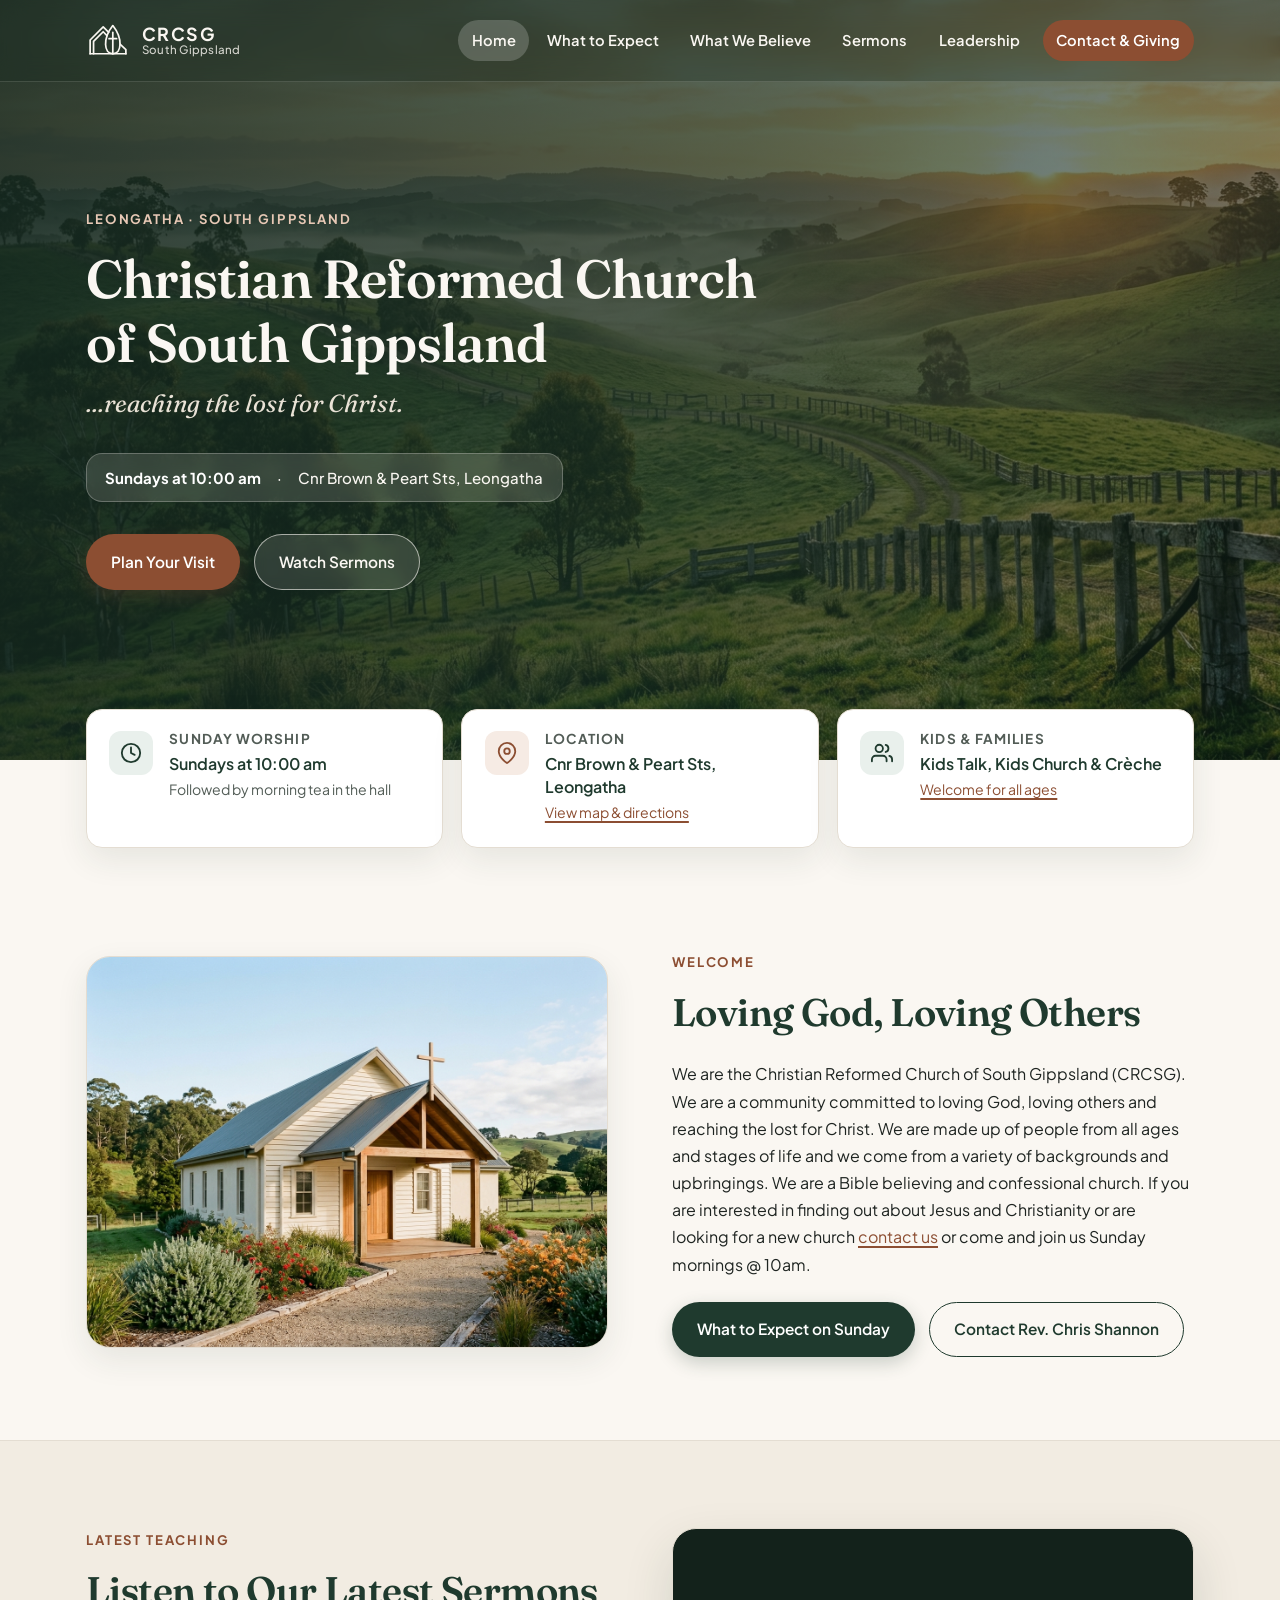
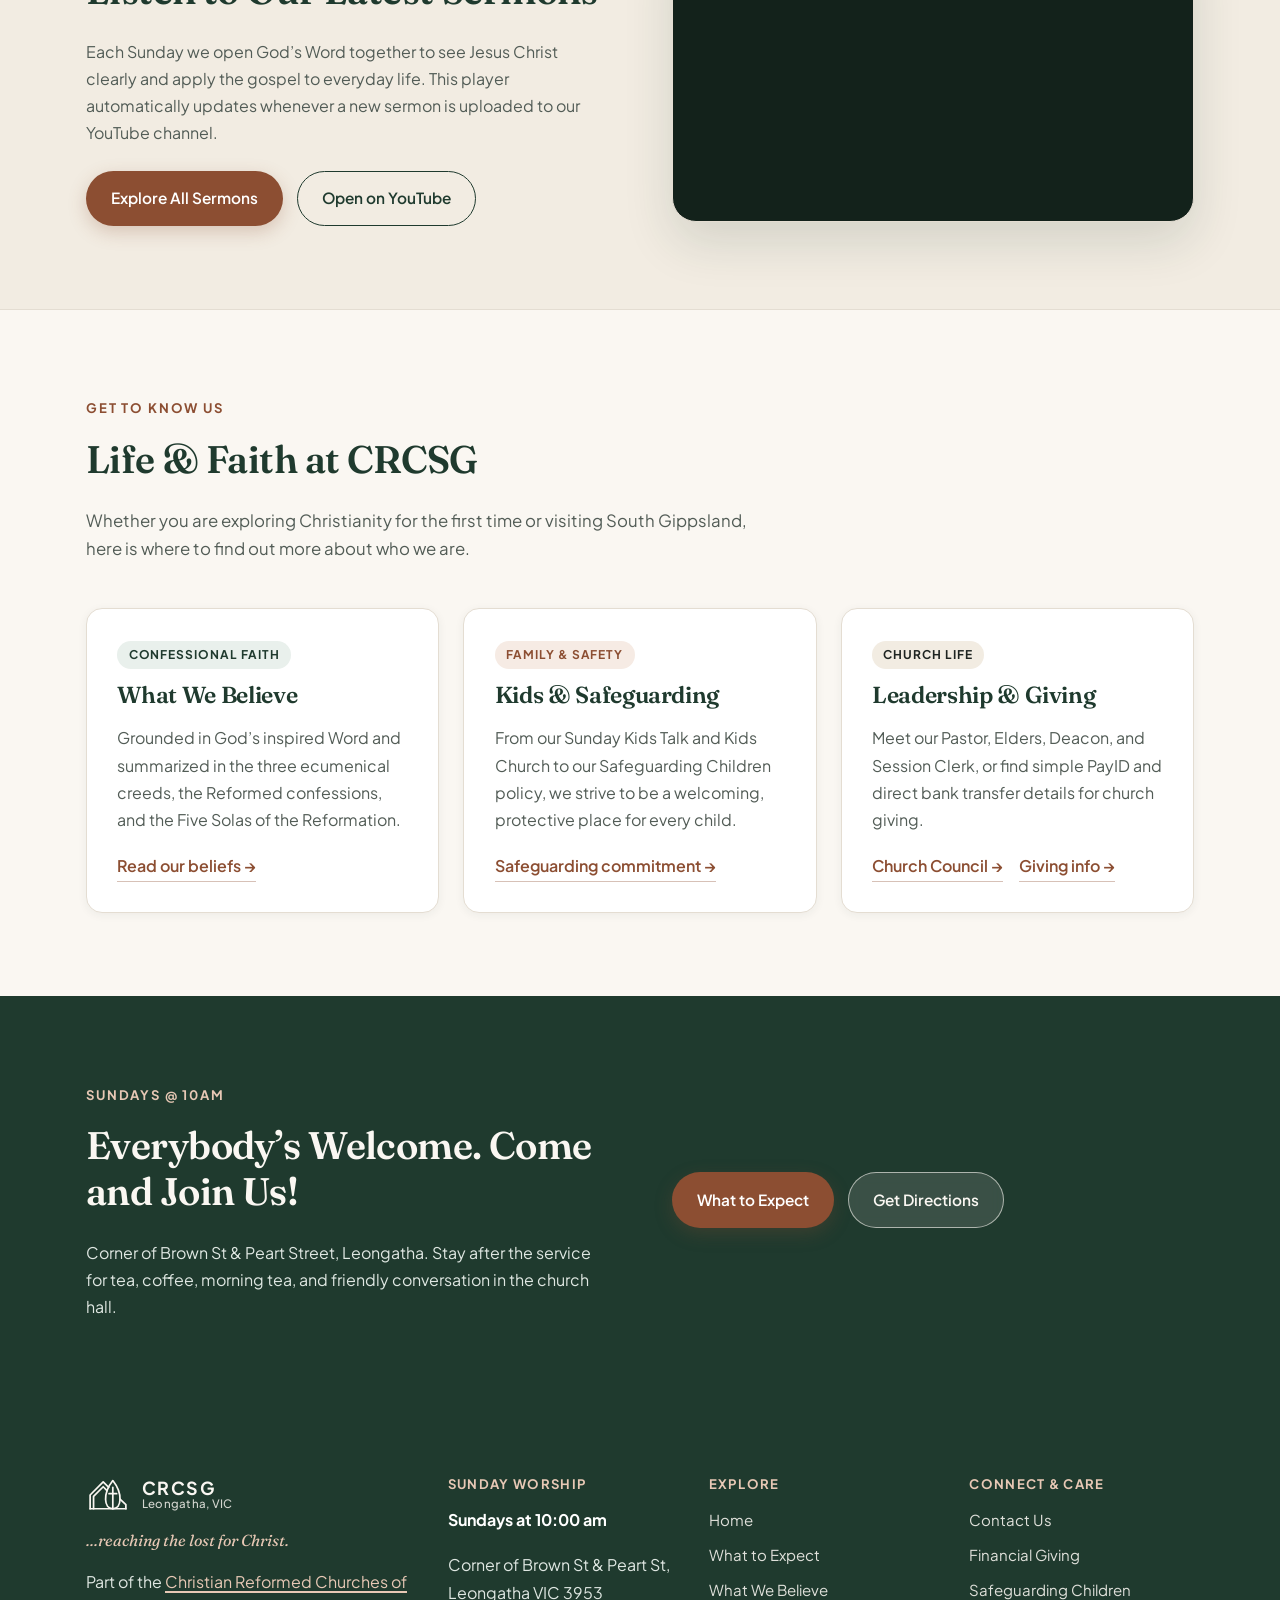
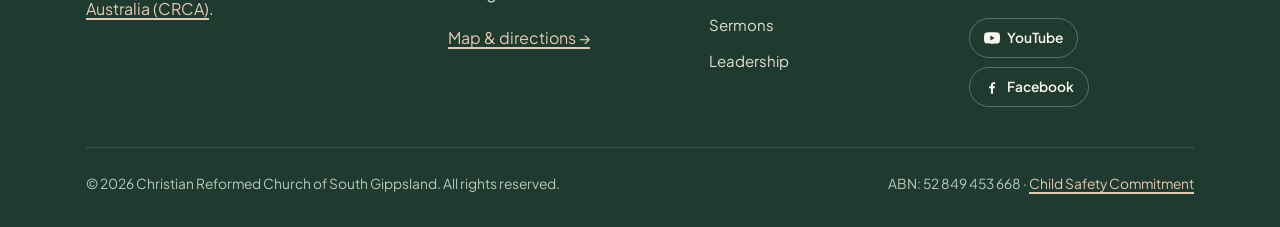
==== index.html @ a5b3b0ab "Initial static website for Christian Reformed Church of South Gippsland" ====
<!DOCTYPE html>
<html lang="en-AU">
<head>
  <meta charset="UTF-8">
  <meta name="viewport" content="width=device-width, initial-scale=1.0">
  <title>Christian Reformed Church of South Gippsland | Leongatha, VIC</title>
  <meta name="description" content="Christian Reformed Church of South Gippsland (CRCSG) in Leongatha. Join us Sundays at 10:00 am at the corner of Brown and Peart Streets — everybody's welcome.">
  <link rel="icon" type="image/svg+xml" href="assets/images/favicon.svg">
  <link rel="preconnect" href="https://fonts.googleapis.com">
  <link rel="preconnect" href="https://fonts.gstatic.com" crossorigin>
  <link href="https://fonts.googleapis.com/css2?family=Fraunces:ital,opsz,wght@0,9..144,500;0,9..144,600;1,9..144,500&family=Plus+Jakarta+Sans:wght@400;500;600;700&display=swap" rel="stylesheet">
  <link rel="stylesheet" href="assets/css/styles.css">
  <script defer src="assets/js/site-config.js"></script>
  <script defer src="assets/js/main.js"></script>
</head>
<body>
  <a class="skip-link" href="#main-content">Skip to main content</a>

  <header class="site-header site-header--hero">
    <div class="container header-inner">
      <a class="brand-link" href="index.html" aria-label="CRCSG Home">
        <svg class="brand-emblem" viewBox="0 0 64 52" fill="none" aria-hidden="true">
          <g stroke="currentColor" stroke-width="2.5" stroke-linecap="round" stroke-linejoin="round">
            <line x1="6" y1="46" x2="58" y2="46"/>
            <path d="M 6 46 V 26 L 25 7 L 33 15"/>
            <path d="M 11 46 V 28 L 25 14 L 30.5 19.5"/>
            <path d="M 39 5 C 54 24, 52 46, 39 46 C 26 46, 24 24, 39 5 Z"/>
            <line x1="39" y1="15" x2="39" y2="46"/>
            <line x1="33.5" y1="24" x2="44.5" y2="24"/>
            <path d="M 49.5 32 L 58 40 V 46"/>
          </g>
        </svg>
        <span class="brand-text">
          <span class="brand-acronym" data-config="shortName">CRCSG</span>
          <span class="brand-sub">South Gippsland</span>
        </span>
      </a>

      <button class="nav-toggle" type="button" aria-expanded="false" aria-controls="primary-navigation" aria-label="Toggle navigation menu">
        <svg viewBox="0 0 24 24" fill="none" stroke="currentColor" stroke-width="2" stroke-linecap="round" aria-hidden="true">
          <line x1="3" y1="6" x2="21" y2="6"/>
          <line x1="3" y1="12" x2="21" y2="12"/>
          <line x1="3" y1="18" x2="21" y2="18"/>
        </svg>
      </button>

      <nav class="primary-nav" id="primary-navigation" aria-label="Main navigation">
        <ul class="nav-list">
          <li><a class="nav-link" href="index.html" aria-current="page">Home</a></li>
          <li><a class="nav-link" href="what-to-expect.html">What to Expect</a></li>
          <li><a class="nav-link" href="what-we-believe.html">What We Believe</a></li>
          <li><a class="nav-link" href="sermons.html">Sermons</a></li>
          <li><a class="nav-link" href="leadership.html">Leadership</a></li>
          <li><a class="nav-link nav-link--cta" href="contact.html">Contact &amp; Giving</a></li>
        </ul>
      </nav>
    </div>
  </header>

  <main id="main-content">
    <section class="hero" style="background-image: url('assets/images/hero-gippsland.jpg');">
      <div class="container">
        <div class="hero-inner">
          <span class="eyebrow">Leongatha · South Gippsland</span>
          <h1 data-config="churchName">Christian Reformed Church of South Gippsland</h1>
          <p class="hero-tagline" data-config="tagline">...reaching the lost for Christ.</p>

          <div class="hero-pill">
            <span><strong data-config="serviceTime">Sundays at 10:00 am</strong></span>
            <span aria-hidden="true">·</span>
            <span data-config="streetAddressShort">Cnr Brown &amp; Peart Sts, Leongatha</span>
          </div>

          <div class="btn-group">
            <a class="btn btn-primary" href="what-to-expect.html">Plan Your Visit</a>
            <a class="btn btn-outline-light" href="sermons.html">Watch Sermons</a>
          </div>
        </div>
      </div>
    </section>

    <div class="quick-bar-wrap">
      <div class="container">
        <div class="quick-bar">
          <article class="quick-card">
            <div class="icon-well" aria-hidden="true">
              <svg viewBox="0 0 24 24" fill="none" stroke="currentColor" stroke-width="2" stroke-linecap="round" stroke-linejoin="round">
                <circle cx="12" cy="12" r="10"/>
                <polyline points="12 6 12 12 16 14"/>
              </svg>
            </div>
            <div>
              <h2>Sunday Worship</h2>
              <p data-config="serviceTime">Sundays at 10:00 am</p>
              <span class="quick-sub">Followed by morning tea in the hall</span>
            </div>
          </article>

          <article class="quick-card">
            <div class="icon-well icon-well--timber" aria-hidden="true">
              <svg viewBox="0 0 24 24" fill="none" stroke="currentColor" stroke-width="2" stroke-linecap="round" stroke-linejoin="round">
                <path d="M21 10c0 7-9 13-9 13s-9-6-9-13a9 9 0 0 1 18 0z"/>
                <circle cx="12" cy="10" r="3"/>
              </svg>
            </div>
            <div>
              <h2>Location</h2>
              <p data-config="streetAddressShort">Cnr Brown &amp; Peart Sts, Leongatha</p>
              <span class="quick-sub"><a href="contact.html#location">View map &amp; directions</a></span>
            </div>
          </article>

          <article class="quick-card">
            <div class="icon-well" aria-hidden="true">
              <svg viewBox="0 0 24 24" fill="none" stroke="currentColor" stroke-width="2" stroke-linecap="round" stroke-linejoin="round">
                <path d="M17 21v-2a4 4 0 0 0-4-4H5a4 4 0 0 0-4 4v2"/>
                <circle cx="9" cy="7" r="4"/>
                <path d="M23 21v-2a4 4 0 0 0-3-3.87"/>
                <path d="M16 3.13a4 4 0 0 1 0 7.75"/>
              </svg>
            </div>
            <div>
              <h2>Kids &amp; Families</h2>
              <p>Kids Talk, Kids Church &amp; Crèche</p>
              <span class="quick-sub"><a href="what-to-expect.html#kids">Welcome for all ages</a></span>
            </div>
          </article>
        </div>
      </div>
    </div>

    <section class="section">
      <div class="container">
        <div class="split-grid">
          <div class="media-frame" data-reveal>
            <img src="assets/images/church-building.jpg" alt="Christian Reformed Church of South Gippsland welcoming timber entrance and garden in morning sunlight">
          </div>

          <div class="prose" data-reveal>
            <span class="eyebrow">Welcome</span>
            <h2>Loving God, Loving Others</h2>
            <p>
              We are the Christian Reformed Church of South Gippsland (CRCSG). We are a community committed to loving God, loving others and reaching the lost for Christ. We are made up of people from all ages and stages of life and we come from a variety of backgrounds and upbringings. We are a Bible believing and confessional church. If you are interested in finding out about Jesus and Christianity or are looking for a new church <a href="contact.html">contact us</a> or come and join us Sunday mornings @ 10am.
            </p>
            <div class="btn-group" style="margin-top: 1.5rem;">
              <a class="btn btn-forest" href="what-to-expect.html">What to Expect on Sunday</a>
              <a class="btn btn-outline" href="contact.html">Contact Rev. Chris Shannon</a>
            </div>
          </div>
        </div>
      </div>
    </section>

    <section class="section section--sand">
      <div class="container">
        <div class="split-grid">
          <div data-reveal>
            <span class="eyebrow">Latest Teaching</span>
            <h2>Listen to Our Latest Sermons</h2>
            <p class="prose" style="color: var(--ink-muted);">
              Each Sunday we open God’s Word together to see Jesus Christ clearly and apply the gospel to everyday life. This player automatically updates whenever a new sermon is uploaded to our YouTube channel.
            </p>
            <div class="btn-group" style="margin-top: 1.5rem;">
              <a class="btn btn-primary" href="sermons.html">Explore All Sermons</a>
              <a class="btn btn-outline" data-config-href="youtube.channelUrl" href="https://www.youtube.com/@sgcrc-christianreformedchurch" target="_blank" rel="noopener noreferrer">Open on YouTube</a>
            </div>
          </div>

          <div class="video-frame" data-reveal>
            <iframe
              data-youtube-uploads-embed
              src="https://www.youtube.com/embed/videoseries?list=UUELw7mEJ6HG2HaojBDUKlWg"
              title="Latest sermons from Christian Reformed Church of South Gippsland"
              loading="lazy"
              referrerpolicy="strict-origin-when-cross-origin"
              allow="accelerometer; autoplay; clipboard-write; encrypted-media; gyroscope; picture-in-picture; web-share"
              allowfullscreen></iframe>
          </div>
        </div>
      </div>
    </section>

    <section class="section">
      <div class="container">
        <div class="section-header">
          <span class="eyebrow">Get to Know Us</span>
          <h2>Life &amp; Faith at CRCSG</h2>
          <p>
            Whether you are exploring Christianity for the first time or visiting South Gippsland, here is where to find out more about who we are.
          </p>
        </div>

        <div class="cards-grid" data-reveal>
          <article class="card card--hover">
            <span class="role-badge">Confessional Faith</span>
            <h3>What We Believe</h3>
            <p>
              Grounded in God’s inspired Word and summarized in the three ecumenical creeds, the Reformed confessions, and the Five Solas of the Reformation.
            </p>
            <a class="text-link" href="what-we-believe.html">Read our beliefs →</a>
          </article>

          <article class="card card--hover">
            <span class="role-badge role-badge--timber">Family &amp; Safety</span>
            <h3>Kids &amp; Safeguarding</h3>
            <p>
              From our Sunday Kids Talk and Kids Church to our Safeguarding Children policy, we strive to be a welcoming, protective place for every child.
            </p>
            <a class="text-link" href="safeguarding.html">Safeguarding commitment →</a>
          </article>

          <article class="card card--hover">
            <span class="role-badge role-badge--sand">Church Life</span>
            <h3>Leadership &amp; Giving</h3>
            <p>
              Meet our Pastor, Elders, Deacon, and Session Clerk, or find simple PayID and direct bank transfer details for church giving.
            </p>
            <div style="display: flex; flex-wrap: wrap; gap: 1rem;">
              <a class="text-link" href="leadership.html">Church Council →</a>
              <a class="text-link" href="contact.html#giving">Giving info →</a>
            </div>
          </article>
        </div>
      </div>
    </section>

    <section class="section section--forest">
      <div class="container">
        <div class="split-grid">
          <div>
            <span class="eyebrow" style="color: #E7C8B5;">Sundays @ 10am</span>
            <h2>Everybody’s Welcome. Come and Join Us!</h2>
            <p>
              Corner of Brown St &amp; Peart Street, Leongatha. Stay after the service for tea, coffee, morning tea, and friendly conversation in the church hall.
            </p>
          </div>
          <div class="btn-group">
            <a class="btn btn-primary" href="what-to-expect.html">What to Expect</a>
            <a class="btn btn-outline-light" href="contact.html#location">Get Directions</a>
          </div>
        </div>
      </div>
    </section>
  </main>

  <footer class="site-footer">
    <div class="container">
      <div class="footer-grid">
        <div>
          <a class="brand-link footer-brand" href="index.html">
            <svg class="brand-emblem" viewBox="0 0 64 52" fill="none" aria-hidden="true">
              <g stroke="currentColor" stroke-width="2.5" stroke-linecap="round" stroke-linejoin="round">
                <line x1="6" y1="46" x2="58" y2="46"/>
                <path d="M 6 46 V 26 L 25 7 L 33 15"/>
                <path d="M 11 46 V 28 L 25 14 L 30.5 19.5"/>
                <path d="M 39 5 C 54 24, 52 46, 39 46 C 26 46, 24 24, 39 5 Z"/>
                <line x1="39" y1="15" x2="39" y2="46"/>
                <line x1="33.5" y1="24" x2="44.5" y2="24"/>
                <path d="M 49.5 32 L 58 40 V 46"/>
              </g>
            </svg>
            <span class="brand-text">
              <span class="brand-acronym" data-config="shortName">CRCSG</span>
              <span class="brand-sub">Leongatha, VIC</span>
            </span>
          </a>
          <p class="footer-tagline" data-config="tagline">...reaching the lost for Christ.</p>
          <p>
            Part of the <a href="https://crca.org.au" data-config-href="crcaUrl" target="_blank" rel="noopener noreferrer" style="color: #E7C8B5;">Christian Reformed Churches of Australia (CRCA)</a>.
          </p>
        </div>

        <div>
          <h3 class="footer-heading">Sunday Worship</h3>
          <p><strong data-config="serviceTime" style="color: #FFFFFF;">Sundays at 10:00 am</strong></p>
          <p data-config="streetAddress">Corner of Brown St &amp; Peart St, Leongatha VIC 3953</p>
          <p><a href="contact.html#location" style="color: #E7C8B5;">Map &amp; directions →</a></p>
        </div>

        <div>
          <h3 class="footer-heading">Explore</h3>
          <ul class="footer-links">
            <li><a href="index.html">Home</a></li>
            <li><a href="what-to-expect.html">What to Expect</a></li>
            <li><a href="what-we-believe.html">What We Believe</a></li>
            <li><a href="sermons.html">Sermons</a></li>
            <li><a href="leadership.html">Leadership</a></li>
          </ul>
        </div>

        <div>
          <h3 class="footer-heading">Connect &amp; Care</h3>
          <ul class="footer-links">
            <li><a href="contact.html">Contact Us</a></li>
            <li><a href="contact.html#giving">Financial Giving</a></li>
            <li><a href="safeguarding.html">Safeguarding Children</a></li>
          </ul>
          <div class="social-pills">
            <a class="social-pill" data-config-href="youtube.channelUrl" href="https://www.youtube.com/@sgcrc-christianreformedchurch" target="_blank" rel="noopener noreferrer">
              <svg viewBox="0 0 24 24" fill="currentColor" aria-hidden="true"><path d="M23.5 6.2a3 3 0 0 0-2.1-2.1C19.5 3.5 12 3.5 12 3.5s-7.5 0-9.4.6A3 3 0 0 0 .5 6.2 31.3 31.3 0 0 0 0 12a31.3 31.3 0 0 0 .5 5.8 3 3 0 0 0 2.1 2.1c1.9.6 9.4.6 9.4.6s7.5 0 9.4-.6a3 3 0 0 0 2.1-2.1A31.3 31.3 0 0 0 24 12a31.3 31.3 0 0 0-.5-5.8ZM9.6 15.6V8.4L15.8 12l-6.2 3.6Z"/></svg>
              YouTube
            </a>
            <a class="social-pill" data-config-href="facebookUrl" href="https://www.facebook.com/p/Christian-Reformed-Church-South-Gippsland-100090853963231/" target="_blank" rel="noopener noreferrer">
              <svg viewBox="0 0 24 24" fill="currentColor" aria-hidden="true"><path d="M13.5 22v-8h2.7l.4-3h-3.1V9.1c0-.9.3-1.5 1.6-1.5h1.7V4.9c-.3 0-1.3-.1-2.4-.1-2.4 0-4 1.4-4 4.1V11H7.7v3h2.7v8h3.1Z"/></svg>
              Facebook
            </a>
          </div>
        </div>
      </div>

      <div class="footer-bottom">
        <span>&copy; <span data-current-year>2026</span> <span data-config="churchName">Christian Reformed Church of South Gippsland</span>. All rights reserved.</span>
        <span>ABN: <span data-config="abn">52 849 453 668</span> · <a href="safeguarding.html">Child Safety Commitment</a></span>
      </div>
    </div>
  </footer>
</body>
</html>
---- assets/css/styles.css ----
/* ==========================================================================
   CRCSG Design System — "Warm South Gippsland"
   Pure static CSS with custom properties, zero dependencies.
   ========================================================================== */

:root {
  /* Core Palette */
  --bg-cream: #FAF7F2;
  --bg-sand: #F2ECE2;
  --bg-card: #FFFFFF;
  --forest-deep: #1F3A2E;
  --forest-mid: #2E5242;
  --forest-soft: #E9F0EC;
  --timber: #8C4E32;
  --timber-hover: #733D25;
  --timber-soft: #F6EBE4;
  --ink: #1E2421;
  --ink-muted: #525C56;
  --border-warm: #E4DDD2;

  /* Emergency / Safeguarding Alert */
  --danger-soft: #FDF2F2;
  --danger-border: #D96B6B;
  --danger-text: #8C2323;

  /* Typography */
  --font-serif: "Fraunces", Georgia, "Times New Roman", serif;
  --font-sans: "Plus Jakarta Sans", -apple-system, BlinkMacSystemFont, "Segoe UI", Roboto, sans-serif;

  /* Layout & Rhythm */
  --container-max: 1180px;
  --prose-max: 68ch;
  --header-height: 82px;
  --radius-sm: 10px;
  --radius-md: 16px;
  --radius-lg: 24px;
  --shadow-sm: 0 2px 10px rgba(31, 58, 46, 0.06);
  --shadow-md: 0 12px 32px rgba(31, 58, 46, 0.09);
  --shadow-lg: 0 20px 50px rgba(31, 58, 46, 0.14);
  --transition: 220ms cubic-bezier(0.22, 1, 0.36, 1);
}

/* Base Reset */
*,
*::before,
*::after {
  box-sizing: border-box;
}

html {
  scroll-behavior: smooth;
  -webkit-text-size-adjust: 100%;
}

body {
  margin: 0;
  font-family: var(--font-sans);
  font-size: 1rem;
  line-height: 1.7;
  color: var(--ink);
  background-color: var(--bg-cream);
  overflow-x: hidden;
  -webkit-font-smoothing: antialiased;
}

img,
svg,
iframe {
  max-width: 100%;
  display: block;
}

img {
  height: auto;
}

a {
  color: var(--timber);
  text-decoration-thickness: 1.5px;
  text-underline-offset: 3px;
  transition: color var(--transition);
}

a:hover {
  color: var(--timber-hover);
}

a:focus-visible,
button:focus-visible {
  outline: 3px solid var(--timber);
  outline-offset: 3px;
  border-radius: 4px;
}

h1,
h2,
h3,
h4 {
  margin: 0 0 0.65em;
  font-family: var(--font-serif);
  font-weight: 600;
  line-height: 1.2;
  color: var(--forest-deep);
  letter-spacing: -0.015em;
}

h1 {
  font-size: clamp(2.15rem, 4.4vw, 3.35rem);
}

h2 {
  font-size: clamp(1.7rem, 3.1vw, 2.4rem);
}

h3 {
  font-size: clamp(1.2rem, 2vw, 1.45rem);
}

p {
  margin: 0 0 1.15em;
}

p:last-child {
  margin-bottom: 0;
}

ul {
  margin: 0 0 1.15em;
  padding-left: 1.35rem;
}

li + li {
  margin-top: 0.45rem;
}

.sr-only {
  position: absolute;
  width: 1px;
  height: 1px;
  padding: 0;
  margin: -1px;
  overflow: hidden;
  clip: rect(0, 0, 0, 0);
  white-space: nowrap;
  border: 0;
}

.skip-link {
  position: absolute;
  left: -9999px;
  top: 0.75rem;
  z-index: 9999;
  padding: 0.75rem 1.25rem;
  background: var(--forest-deep);
  color: #FFFFFF;
  font-weight: 600;
  text-decoration: none;
  border-radius: 8px;
}

.skip-link:focus {
  left: 0.75rem;
}

.container {
  width: 100%;
  max-width: var(--container-max);
  margin: 0 auto;
  padding: 0 clamp(1.2rem, 4vw, 2.25rem);
}

.prose {
  max-width: var(--prose-max);
}

/* ==========================================================================
   Buttons & Links
   ========================================================================== */
.btn {
  display: inline-flex;
  align-items: center;
  justify-content: center;
  gap: 0.55rem;
  padding: 0.85rem 1.5rem;
  border-radius: 999px;
  border: 1.5px solid transparent;
  font-family: var(--font-sans);
  font-size: 0.96rem;
  font-weight: 600;
  text-decoration: none;
  cursor: pointer;
  transition: background-color var(--transition), color var(--transition),
    border-color var(--transition), transform var(--transition),
    box-shadow var(--transition);
}

.btn svg {
  width: 18px;
  height: 18px;
  flex-shrink: 0;
}

.btn:hover {
  transform: translateY(-1px);
}

.btn-primary {
  background-color: var(--timber);
  color: #FFFFFF;
  box-shadow: 0 6px 18px rgba(140, 78, 50, 0.25);
}

.btn-primary:hover {
  background-color: var(--timber-hover);
  color: #FFFFFF;
}

.btn-forest {
  background-color: var(--forest-deep);
  color: #FFFFFF;
  box-shadow: 0 6px 18px rgba(31, 58, 46, 0.22);
}

.btn-forest:hover {
  background-color: var(--forest-mid);
  color: #FFFFFF;
}

.btn-outline {
  background-color: transparent;
  color: var(--forest-deep);
  border-color: var(--forest-deep);
}

.btn-outline:hover {
  background-color: var(--forest-deep);
  color: #FFFFFF;
}

.btn-outline-light {
  background-color: rgba(250, 247, 242, 0.12);
  color: #FAF7F2;
  border-color: rgba(250, 247, 242, 0.6);
  backdrop-filter: blur(6px);
}

.btn-outline-light:hover {
  background-color: #FAF7F2;
  color: var(--forest-deep);
  border-color: #FAF7F2;
}

.btn-sm {
  padding: 0.55rem 1.1rem;
  font-size: 0.88rem;
}

.btn-group {
  display: flex;
  flex-wrap: wrap;
  gap: 0.85rem;
  align-items: center;
}

.text-link {
  display: inline-flex;
  align-items: center;
  gap: 0.35rem;
  font-weight: 600;
  color: var(--timber);
  text-decoration: none;
  border-bottom: 1.5px solid rgba(140, 78, 50, 0.35);
  padding-bottom: 2px;
}

.text-link:hover {
  color: var(--timber-hover);
  border-bottom-color: var(--timber-hover);
}

/* Copy Buttons */
.copy-btn {
  display: inline-flex;
  align-items: center;
  gap: 0.4rem;
  padding: 0.38rem 0.85rem;
  border-radius: 999px;
  border: 1px solid var(--border-warm);
  background-color: var(--bg-cream);
  color: var(--forest-deep);
  font-family: var(--font-sans);
  font-size: 0.82rem;
  font-weight: 600;
  cursor: pointer;
  white-space: nowrap;
  transition: all var(--transition);
}

.copy-btn:hover {
  background-color: var(--forest-soft);
  border-color: var(--forest-mid);
}

.copy-btn.is-copied {
  background-color: var(--forest-deep);
  border-color: var(--forest-deep);
  color: #FFFFFF;
}

.copy-btn--subtle {
  padding: 0.28rem 0.72rem;
  font-size: 0.78rem;
}

/* ==========================================================================
   Site Header & Navigation
   ========================================================================== */
.site-header {
  position: fixed;
  top: 0;
  left: 0;
  right: 0;
  z-index: 1000;
  height: var(--header-height);
  display: flex;
  align-items: center;
  background-color: rgba(250, 247, 242, 0.95);
  border-bottom: 1px solid var(--border-warm);
  backdrop-filter: blur(12px);
  color: var(--forest-deep);
  transition: background-color var(--transition), color var(--transition),
    border-color var(--transition), box-shadow var(--transition);
}

.site-header.is-scrolled {
  background-color: rgba(250, 247, 242, 0.98);
  box-shadow: var(--shadow-sm);
}

/* Transparent Dark-Hero Header Mode (Home Page Only) */
.site-header--hero:not(.is-scrolled) {
  background-color: rgba(18, 36, 28, 0.28);
  border-bottom-color: rgba(250, 247, 242, 0.14);
  color: #FAF7F2;
}

.header-inner {
  display: flex;
  align-items: center;
  justify-content: space-between;
  gap: 1.5rem;
}

.brand-link {
  display: inline-flex;
  align-items: center;
  gap: 0.75rem;
  text-decoration: none;
  color: inherit;
  flex-shrink: 0;
}

.brand-link:hover {
  color: inherit;
}

.brand-emblem {
  width: 44px;
  height: 38px;
  color: inherit;
  flex-shrink: 0;
}

.brand-text {
  display: flex;
  flex-direction: column;
  line-height: 1.1;
}

.brand-acronym {
  font-family: var(--font-sans);
  font-size: 1.12rem;
  font-weight: 700;
  letter-spacing: 0.08em;
}

.brand-sub {
  font-size: 0.72rem;
  font-weight: 500;
  opacity: 0.82;
  letter-spacing: 0.02em;
}

.primary-nav {
  display: flex;
  align-items: center;
  gap: 0.35rem;
}

.nav-list {
  display: flex;
  align-items: center;
  list-style: none;
  margin: 0;
  padding: 0;
  gap: 0.25rem;
}

.nav-list li + li {
  margin-top: 0;
}

.nav-link {
  display: inline-flex;
  align-items: center;
  padding: 0.5rem 0.85rem;
  border-radius: 999px;
  font-size: 0.92rem;
  font-weight: 600;
  color: inherit;
  text-decoration: none;
  white-space: nowrap;
  transition: background-color var(--transition), color var(--transition);
}

.nav-link:hover {
  color: inherit;
  background-color: rgba(31, 58, 46, 0.08);
}

.site-header--hero:not(.is-scrolled) .nav-link:hover {
  background-color: rgba(250, 247, 242, 0.15);
}

.nav-link[aria-current="page"] {
  background-color: var(--forest-soft);
  color: var(--forest-deep);
}

.site-header--hero:not(.is-scrolled) .nav-link[aria-current="page"] {
  background-color: rgba(250, 247, 242, 0.2);
  color: #FAF7F2;
}

.nav-link--cta {
  margin-left: 0.35rem;
  background-color: var(--timber);
  color: #FFFFFF;
}

.nav-link--cta:hover,
.site-header--hero:not(.is-scrolled) .nav-link--cta:hover {
  background-color: var(--timber-hover);
  color: #FFFFFF;
}

.nav-link--cta[aria-current="page"] {
  background-color: var(--forest-deep);
  color: #FFFFFF;
}

.nav-toggle {
  display: none;
  align-items: center;
  justify-content: center;
  width: 44px;
  height: 44px;
  padding: 0;
  border-radius: 10px;
  border: 1px solid currentColor;
  background: transparent;
  color: inherit;
  cursor: pointer;
}

.nav-toggle svg {
  width: 22px;
  height: 22px;
}

.header-spacer {
  height: var(--header-height);
}

/* ==========================================================================
   Hero & Page Headers
   ========================================================================== */
.hero {
  position: relative;
  min-height: min(86vh, 760px);
  display: flex;
  align-items: center;
  padding: calc(var(--header-height) + 3.5rem) 0 6.5rem;
  color: #FAF7F2;
  background-color: var(--forest-deep);
  background-size: cover;
  background-position: center;
  overflow: hidden;
}

.hero::before {
  content: "";
  position: absolute;
  inset: 0;
  background: linear-gradient(
    110deg,
    rgba(20, 40, 31, 0.88) 0%,
    rgba(24, 48, 37, 0.72) 52%,
    rgba(20, 40, 31, 0.46) 100%
  );
  z-index: 1;
}

.hero-inner {
  position: relative;
  z-index: 2;
  max-width: 720px;
}

.eyebrow {
  display: inline-flex;
  align-items: center;
  gap: 0.5rem;
  margin-bottom: 1rem;
  font-size: 0.82rem;
  font-weight: 700;
  text-transform: uppercase;
  letter-spacing: 0.14em;
  color: var(--timber);
}

.hero .eyebrow {
  color: #E7C8B5;
}

.hero h1 {
  color: #FAF7F2;
  margin-bottom: 0.45rem;
}

.hero-tagline {
  font-family: var(--font-serif);
  font-style: italic;
  font-size: clamp(1.2rem, 2.2vw, 1.55rem);
  color: #E9E2D6;
  margin-bottom: 1.75rem;
}

.hero-pill {
  display: inline-flex;
  flex-wrap: wrap;
  align-items: center;
  gap: 0.6rem 1rem;
  padding: 0.7rem 1.15rem;
  margin-bottom: 2rem;
  border-radius: var(--radius-md);
  background-color: rgba(250, 247, 242, 0.14);
  border: 1px solid rgba(250, 247, 242, 0.25);
  backdrop-filter: blur(8px);
  font-size: 0.94rem;
  font-weight: 500;
  color: #FAF7F2;
}

.hero-pill strong {
  color: #FFFFFF;
}

/* Quick-Info Overlap Strip */
.quick-bar-wrap {
  position: relative;
  z-index: 3;
  margin-top: -3.2rem;
  margin-bottom: 1rem;
}

.quick-bar {
  display: grid;
  grid-template-columns: repeat(3, minmax(0, 1fr));
  gap: 1.15rem;
}

.quick-card {
  display: flex;
  align-items: flex-start;
  gap: 1rem;
  padding: 1.35rem 1.4rem;
  background-color: var(--bg-card);
  border: 1px solid var(--border-warm);
  border-radius: var(--radius-md);
  box-shadow: var(--shadow-md);
}

.icon-well {
  width: 44px;
  height: 44px;
  border-radius: 12px;
  background-color: var(--forest-soft);
  color: var(--forest-deep);
  display: flex;
  align-items: center;
  justify-content: center;
  flex-shrink: 0;
}

.icon-well--timber {
  background-color: var(--timber-soft);
  color: var(--timber);
}

.icon-well svg {
  width: 22px;
  height: 22px;
}

.quick-card h2,
.quick-card h3 {
  font-family: var(--font-sans);
  font-size: 0.85rem;
  font-weight: 700;
  text-transform: uppercase;
  letter-spacing: 0.08em;
  color: var(--ink-muted);
  margin-bottom: 0.25rem;
}

.quick-card p {
  margin: 0;
  font-weight: 600;
  color: var(--forest-deep);
  line-height: 1.45;
}

.quick-card .quick-sub {
  display: block;
  margin-top: 0.2rem;
  font-size: 0.88rem;
  font-weight: 400;
  color: var(--ink-muted);
}

/* Interior Page Editorial Header */
.page-hero {
  padding: clamp(2.8rem, 6vw, 4.25rem) 0 clamp(2.4rem, 5vw, 3.5rem);
  background: linear-gradient(180deg, var(--bg-sand) 0%, var(--bg-cream) 100%);
  border-bottom: 1px solid var(--border-warm);
}

.page-hero .lead {
  font-size: clamp(1.06rem, 1.8vw, 1.22rem);
  color: var(--ink-muted);
  max-width: 62ch;
}

/* ==========================================================================
   Sections & Layouts
   ========================================================================== */
.section {
  padding: clamp(3.4rem, 6.5vw, 5.25rem) 0;
}

.section--sand {
  background-color: var(--bg-sand);
  border-top: 1px solid var(--border-warm);
  border-bottom: 1px solid var(--border-warm);
}

.section--forest {
  background-color: var(--forest-deep);
  color: #FAF7F2;
}

.section--forest h2,
.section--forest h3 {
  color: #FAF7F2;
}

.section--forest p {
  color: #DFE7E2;
}

.section-header {
  max-width: 680px;
  margin-bottom: clamp(2rem, 4vw, 2.75rem);
}

.section-header p {
  color: var(--ink-muted);
  font-size: 1.05rem;
}

.split-grid {
  display: grid;
  grid-template-columns: repeat(2, minmax(0, 1fr));
  gap: clamp(2rem, 5vw, 4rem);
  align-items: center;
}

.split-grid--top {
  align-items: start;
}

.media-frame {
  border-radius: var(--radius-lg);
  overflow: hidden;
  border: 1px solid var(--border-warm);
  box-shadow: var(--shadow-md);
  background-color: var(--bg-sand);
}

.media-frame img {
  width: 100%;
  aspect-ratio: 4 / 3;
  object-fit: cover;
}

.cards-grid {
  display: grid;
  grid-template-columns: repeat(3, minmax(0, 1fr));
  gap: 1.5rem;
}

.cards-grid--2 {
  grid-template-columns: repeat(2, minmax(0, 1fr));
}

.card {
  background-color: var(--bg-card);
  border: 1px solid var(--border-warm);
  border-radius: var(--radius-md);
  padding: clamp(1.4rem, 2.5vw, 1.9rem);
  box-shadow: var(--shadow-sm);
  transition: transform var(--transition), box-shadow var(--transition);
}

.card--hover:hover {
  transform: translateY(-3px);
  box-shadow: var(--shadow-md);
}

.card p {
  color: var(--ink-muted);
}

/* Badges & Tags */
.role-badge {
  display: inline-block;
  margin-bottom: 0.75rem;
  padding: 0.25rem 0.7rem;
  border-radius: 999px;
  font-size: 0.75rem;
  font-weight: 700;
  text-transform: uppercase;
  letter-spacing: 0.08em;
  background-color: var(--forest-soft);
  color: var(--forest-deep);
}

.role-badge--timber {
  background-color: var(--timber-soft);
  color: var(--timber);
}

.role-badge--sand {
  background-color: var(--bg-sand);
  color: var(--ink);
}

/* ==========================================================================
   YouTube Cinema Frame & Map Embeds
   ========================================================================== */
.video-frame {
  position: relative;
  width: 100%;
  aspect-ratio: 16 / 9;
  border-radius: var(--radius-lg);
  overflow: hidden;
  background-color: #13221B;
  border: 1px solid var(--border-warm);
  box-shadow: var(--shadow-lg);
}

.video-frame iframe {
  position: absolute;
  inset: 0;
  width: 100%;
  height: 100%;
  border: 0;
}

.map-frame {
  width: 100%;
  min-height: 360px;
  aspect-ratio: 4 / 3;
  border-radius: var(--radius-md);
  overflow: hidden;
  border: 1px solid var(--border-warm);
  background-color: var(--bg-sand);
  box-shadow: var(--shadow-sm);
}

.map-frame iframe {
  width: 100%;
  height: 100%;
  min-height: 360px;
  border: 0;
}

.pdf-frame {
  width: 100%;
  min-height: 640px;
  border-radius: var(--radius-md);
  overflow: hidden;
  border: 1px solid var(--border-warm);
  background-color: #FFFFFF;
  box-shadow: var(--shadow-md);
}

.pdf-frame iframe {
  width: 100%;
  height: 640px;
  border: 0;
}

/* ==========================================================================
   What to Expect & What We Believe Specials
   ========================================================================== */
.rhythm-list {
  list-style: none;
  padding: 0;
  margin: 1.5rem 0 0;
  display: grid;
  gap: 0.75rem;
}

.rhythm-item {
  display: flex;
  align-items: flex-start;
  gap: 0.85rem;
  padding: 0.9rem 1.1rem;
  background-color: var(--bg-card);
  border: 1px solid var(--border-warm);
  border-radius: var(--radius-sm);
}

.rhythm-item svg {
  width: 20px;
  height: 20px;
  color: var(--timber);
  flex-shrink: 0;
  margin-top: 0.15rem;
}

.callout-banner {
  padding: clamp(1.75rem, 3.5vw, 2.5rem);
  border-radius: var(--radius-lg);
  background-color: var(--forest-soft);
  border: 1px solid rgba(31, 58, 46, 0.16);
}

.solas-grid {
  display: grid;
  grid-template-columns: repeat(2, minmax(0, 1fr));
  gap: 1.4rem;
}

.sola-card {
  position: relative;
  display: flex;
  flex-direction: column;
  background-color: var(--bg-card);
  border: 1px solid var(--border-warm);
  border-radius: var(--radius-md);
  padding: 1.75rem;
  box-shadow: var(--shadow-sm);
}

.sola-card--full {
  grid-column: 1 / -1;
}

.sola-num {
  font-family: var(--font-serif);
  font-size: 0.95rem;
  font-weight: 600;
  color: var(--timber);
  margin-bottom: 0.35rem;
  letter-spacing: 0.06em;
}

.sola-latin {
  font-size: 0.82rem;
  font-style: italic;
  color: var(--ink-muted);
  margin-bottom: 0.85rem;
}

/* ==========================================================================
   Leadership, Contact & Giving
   ========================================================================== */
.leadership-grid {
  display: grid;
  grid-template-columns: repeat(2, minmax(0, 1fr));
  gap: 1.5rem;
}

.leader-card {
  display: flex;
  flex-direction: column;
}

.leader-card--wide {
  grid-column: 1 / -1;
}

.leader-name {
  margin-bottom: 0.45rem;
}

.leader-desc {
  margin-bottom: 1rem;
}

.leader-actions {
  margin-top: auto;
  display: flex;
  flex-wrap: wrap;
  align-items: center;
  gap: 0.65rem 1rem;
}

.elder-list {
  list-style: none;
  padding: 0;
  margin: 0.35rem 0 0;
  display: grid;
  grid-template-columns: repeat(2, minmax(0, 1fr));
  gap: 0.85rem;
}

.elder-item {
  display: flex;
  flex-wrap: wrap;
  align-items: center;
  justify-content: space-between;
  gap: 0.6rem;
  padding: 0.95rem 1.1rem;
  border-radius: var(--radius-sm);
  background-color: var(--bg-cream);
  border: 1px solid var(--border-warm);
}

.elder-info {
  display: flex;
  flex-direction: column;
}

.elder-note {
  font-size: 0.84rem;
  color: var(--ink-muted);
}

/* Contact Rows & Giving Details */
.detail-list {
  display: grid;
  gap: 1rem;
}

.detail-row {
  display: flex;
  flex-wrap: wrap;
  align-items: center;
  justify-content: space-between;
  gap: 0.75rem 1rem;
  padding: 1rem 1.15rem;
  background-color: var(--bg-card);
  border: 1px solid var(--border-warm);
  border-radius: var(--radius-sm);
}

.detail-meta {
  display: flex;
  flex-direction: column;
  gap: 0.15rem;
}

.detail-label {
  font-size: 0.78rem;
  font-weight: 700;
  text-transform: uppercase;
  letter-spacing: 0.08em;
  color: var(--ink-muted);
}

.detail-value {
  font-size: 1.03rem;
  font-weight: 600;
  color: var(--forest-deep);
  word-break: break-word;
}

.detail-actions {
  display: flex;
  flex-wrap: wrap;
  align-items: center;
  gap: 0.5rem;
}

.giving-row {
  display: flex;
  flex-wrap: wrap;
  align-items: center;
  justify-content: space-between;
  gap: 0.75rem;
  padding: 0.9rem 1rem;
  border-radius: var(--radius-sm);
  background-color: var(--bg-cream);
  border: 1px solid var(--border-warm);
}

.giving-row + .giving-row {
  margin-top: 0.75rem;
}

.mono-value {
  font-family: var(--font-sans);
  font-variant-numeric: tabular-nums;
  font-weight: 700;
  color: var(--forest-deep);
}

/* Safeguarding 000 Emergency Banner */
.alert-emergency {
  display: flex;
  align-items: flex-start;
  gap: 1rem;
  padding: 1.3rem 1.5rem;
  border-radius: var(--radius-md);
  background-color: var(--danger-soft);
  border: 1.5px solid var(--danger-border);
  color: var(--danger-text);
  margin-bottom: 2rem;
}

.alert-emergency svg {
  width: 24px;
  height: 24px;
  flex-shrink: 0;
  margin-top: 0.1rem;
}

.alert-emergency strong {
  color: var(--danger-text);
}

.alert-emergency a {
  color: var(--danger-text);
  font-weight: 700;
}

/* ==========================================================================
   Footer
   ========================================================================== */
.site-footer {
  background-color: var(--forest-deep);
  color: #DFE7E2;
  padding: clamp(3rem, 6vw, 4.5rem) 0 2rem;
}

.footer-grid {
  display: grid;
  grid-template-columns: 1.45fr 1fr 1fr 1fr;
  gap: 2.25rem;
  padding-bottom: 2.5rem;
  border-bottom: 1px solid rgba(250, 247, 242, 0.14);
}

.footer-brand {
  color: #FAF7F2;
  margin-bottom: 0.85rem;
}

.footer-tagline {
  font-family: var(--font-serif);
  font-style: italic;
  color: #E7C8B5;
  margin-bottom: 0.85rem;
}

.footer-heading {
  font-family: var(--font-sans);
  font-size: 0.82rem;
  font-weight: 700;
  text-transform: uppercase;
  letter-spacing: 0.1em;
  color: #E7C8B5;
  margin-bottom: 0.9rem;
}

.footer-links {
  list-style: none;
  padding: 0;
  margin: 0;
}

.footer-links li + li {
  margin-top: 0.5rem;
}

.footer-links a {
  color: #FAF7F2;
  text-decoration: none;
  font-size: 0.94rem;
  opacity: 0.88;
}

.footer-links a:hover {
  opacity: 1;
  text-decoration: underline;
  color: #FFFFFF;
}

.social-pills {
  display: flex;
  flex-wrap: wrap;
  gap: 0.6rem;
  margin-top: 0.9rem;
}

.social-pill {
  display: inline-flex;
  align-items: center;
  gap: 0.45rem;
  padding: 0.45rem 0.85rem;
  border-radius: 999px;
  border: 1px solid rgba(250, 247, 242, 0.28);
  color: #FAF7F2;
  text-decoration: none;
  font-size: 0.86rem;
  font-weight: 600;
}

.social-pill:hover {
  background-color: rgba(250, 247, 242, 0.14);
  color: #FFFFFF;
}

.social-pill svg {
  width: 16px;
  height: 16px;
}

.footer-bottom {
  display: flex;
  flex-wrap: wrap;
  justify-content: space-between;
  align-items: center;
  gap: 0.75rem 1.5rem;
  padding-top: 1.5rem;
  font-size: 0.86rem;
  color: #B9C8BF;
}

.footer-bottom a {
  color: #E7C8B5;
}

/* ==========================================================================
   Gentle Reveal Animations
   ========================================================================== */
[data-reveal] {
  opacity: 0;
  transform: translateY(16px);
  transition: opacity 550ms cubic-bezier(0.22, 1, 0.36, 1),
    transform 550ms cubic-bezier(0.22, 1, 0.36, 1);
}

[data-reveal].is-visible {
  opacity: 1;
  transform: translateY(0);
}

@media (prefers-reduced-motion: reduce) {
  html {
    scroll-behavior: auto;
  }
  [data-reveal] {
    opacity: 1;
    transform: none;
    transition: none;
  }
  .btn:hover,
  .card--hover:hover {
    transform: none;
  }
}

/* ==========================================================================
   Responsive Breakpoints
   ========================================================================== */
@media (max-width: 960px) {
  .nav-toggle {
    display: inline-flex;
  }

  .primary-nav {
    position: fixed;
    top: var(--header-height);
    left: 0;
    right: 0;
    background-color: var(--bg-cream);
    color: var(--forest-deep);
    border-bottom: 1px solid var(--border-warm);
    box-shadow: var(--shadow-lg);
    padding: 1.25rem clamp(1.2rem, 4vw, 2.25rem) 1.75rem;
    flex-direction: column;
    align-items: stretch;
    opacity: 0;
    visibility: hidden;
    transform: translateY(-8px);
    transition: opacity var(--transition), transform var(--transition), visibility var(--transition);
  }

  .primary-nav.is-open {
    opacity: 1;
    visibility: visible;
    transform: translateY(0);
  }

  .nav-list {
    flex-direction: column;
    align-items: stretch;
    gap: 0.35rem;
  }

  .nav-link {
    padding: 0.75rem 1rem;
    border-radius: 12px;
    color: var(--forest-deep);
  }

  .site-header--hero:not(.is-scrolled) .nav-link {
    color: var(--forest-deep);
  }

  .site-header--hero:not(.is-scrolled) .nav-link[aria-current="page"] {
    background-color: var(--forest-soft);
    color: var(--forest-deep);
  }

  .nav-link--cta {
    margin-left: 0;
    margin-top: 0.5rem;
    justify-content: center;
    color: #FFFFFF !important;
  }

  .quick-bar,
  .split-grid,
  .cards-grid,
  .cards-grid--2,
  .solas-grid,
  .leadership-grid,
  .elder-list {
    grid-template-columns: 1fr;
  }

  .quick-bar-wrap {
    margin-top: 1.5rem;
  }

  .footer-grid {
    grid-template-columns: repeat(2, minmax(0, 1fr));
  }
}

@media (max-width: 600px) {
  .footer-grid {
    grid-template-columns: 1fr;
  }

  .pdf-frame,
  .pdf-frame iframe {
    min-height: 460px;
    height: 460px;
  }
}
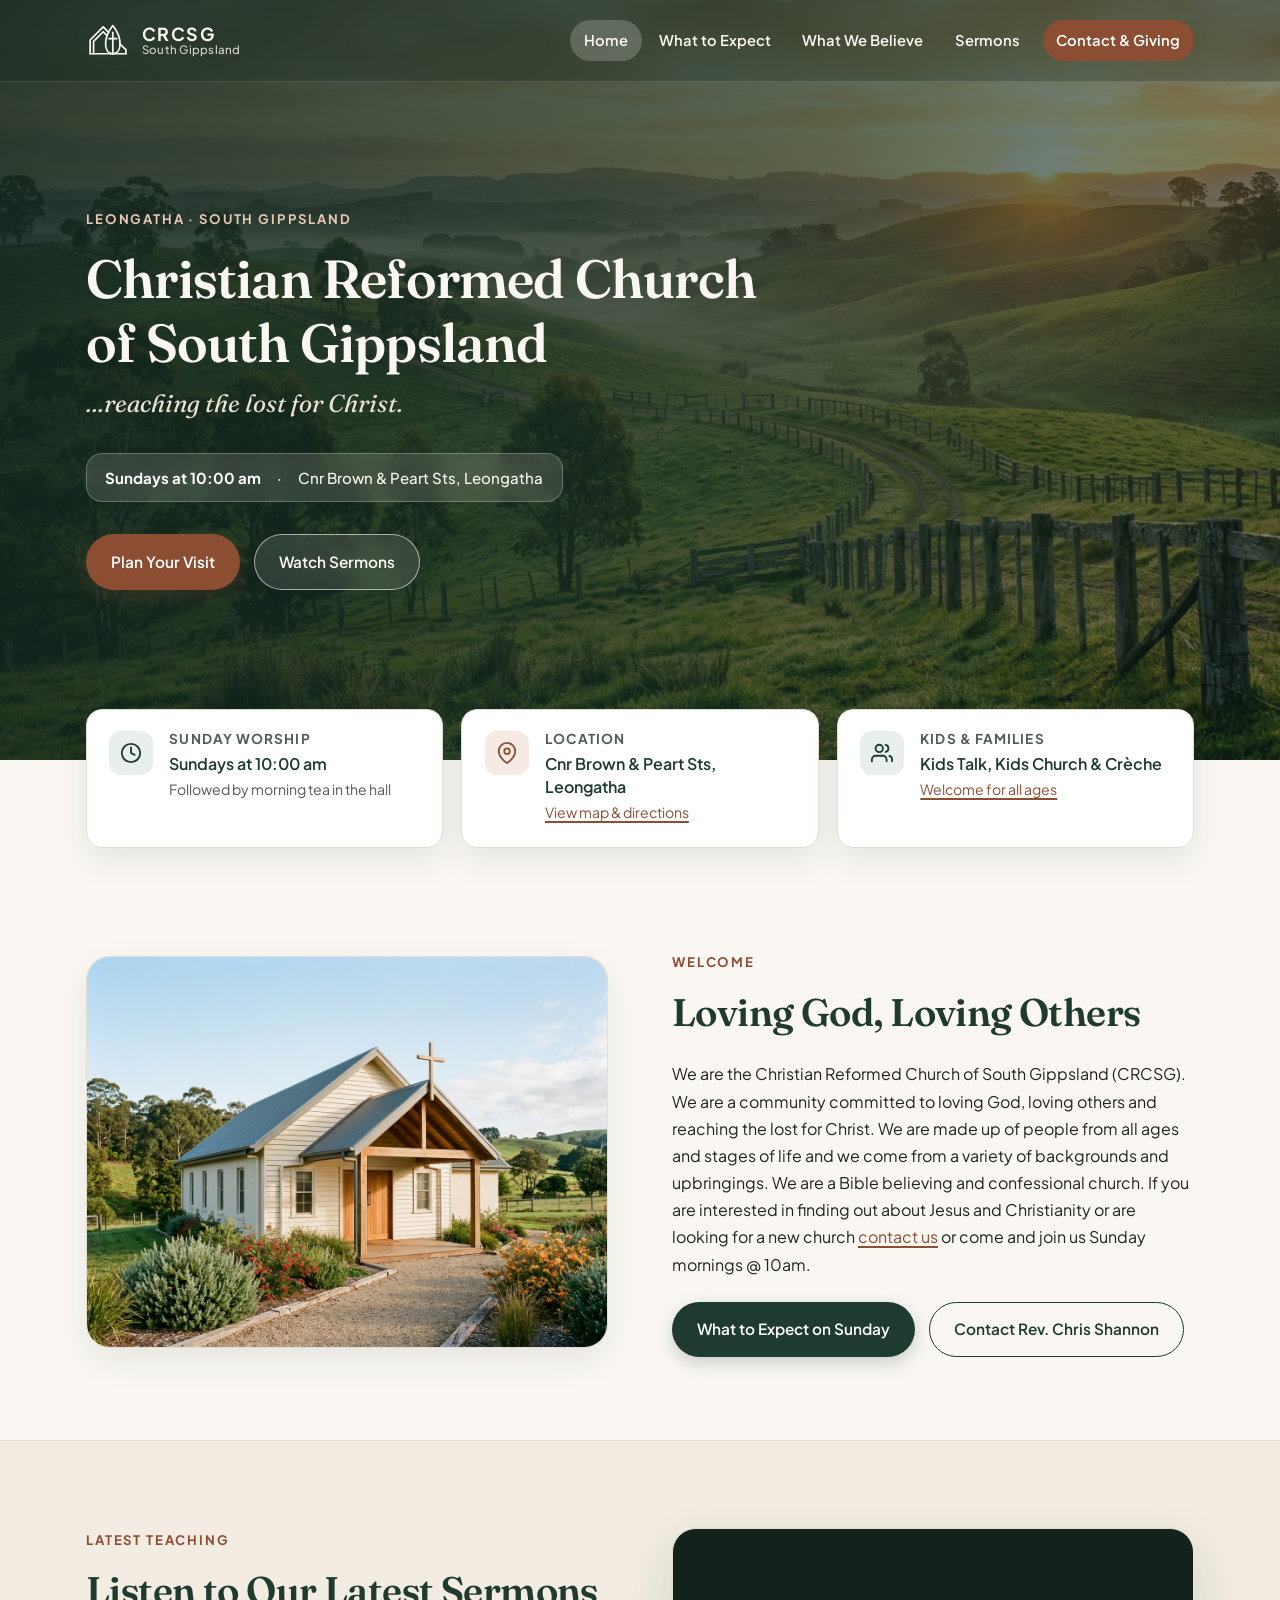
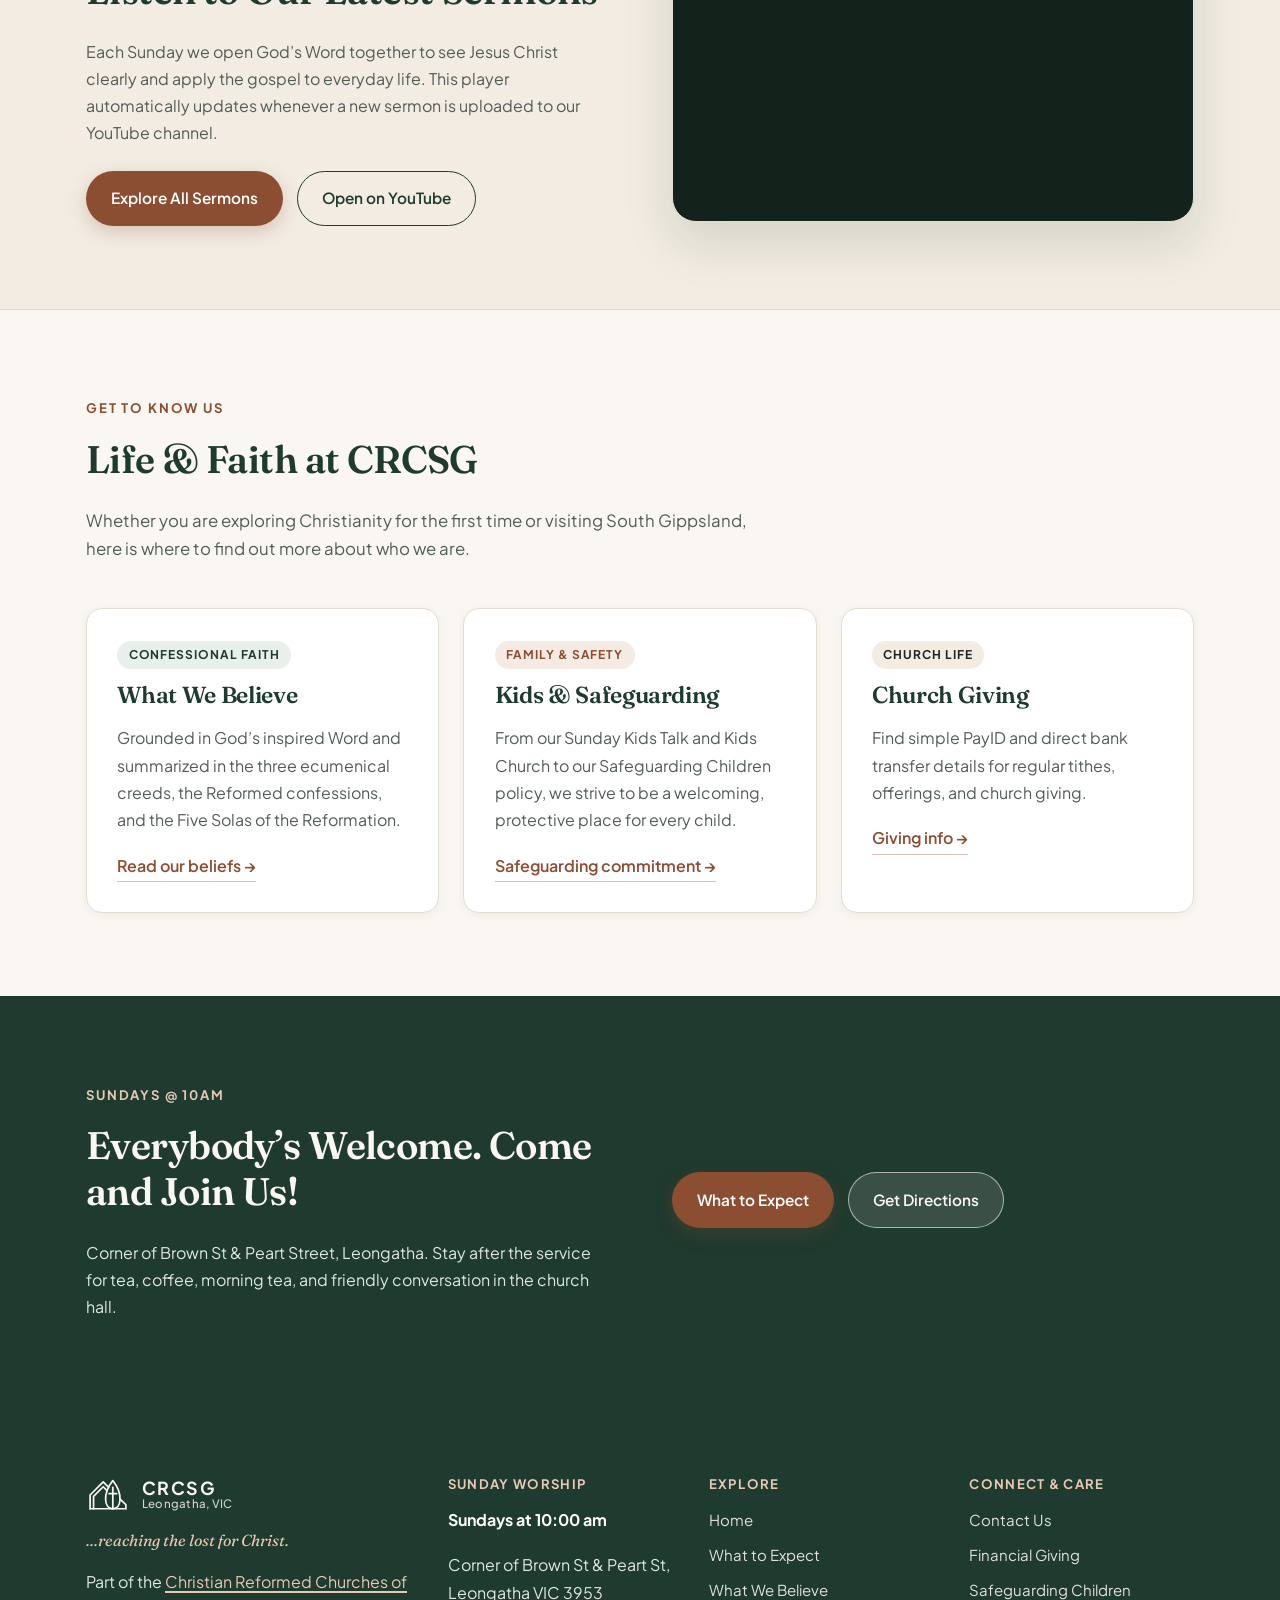
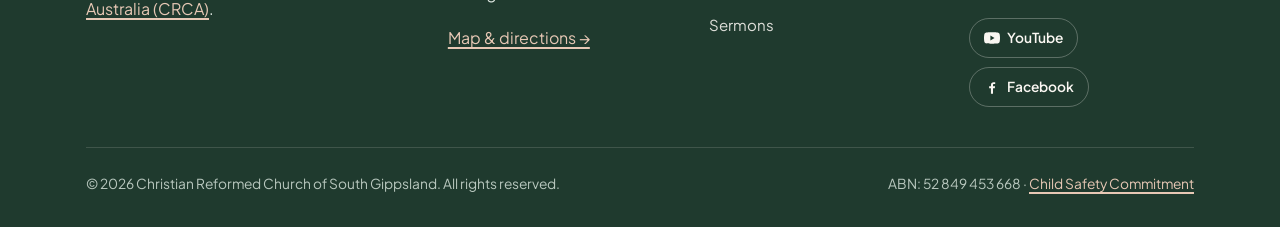
==== commit 8cc92a82: "Hide leadership directory and update navigation links" ====
--- a/index.html
+++ b/index.html
@@ -50,7 +50,6 @@
           <li><a class="nav-link" href="what-to-expect.html">What to Expect</a></li>
           <li><a class="nav-link" href="what-we-believe.html">What We Believe</a></li>
           <li><a class="nav-link" href="sermons.html">Sermons</a></li>
-          <li><a class="nav-link" href="leadership.html">Leadership</a></li>
           <li><a class="nav-link nav-link--cta" href="contact.html">Contact &amp; Giving</a></li>
         </ul>
       </nav>
@@ -211,12 +210,11 @@
 
           <article class="card card--hover">
             <span class="role-badge role-badge--sand">Church Life</span>
-            <h3>Leadership &amp; Giving</h3>
-            <p>
-              Meet our Pastor, Elders, Deacon, and Session Clerk, or find simple PayID and direct bank transfer details for church giving.
+            <h3>Church Giving</h3>
+            <p>
+              Find simple PayID and direct bank transfer details for regular tithes, offerings, and church giving.
             </p>
             <div style="display: flex; flex-wrap: wrap; gap: 1rem;">
-              <a class="text-link" href="leadership.html">Church Council →</a>
               <a class="text-link" href="contact.html#giving">Giving info →</a>
             </div>
           </article>
@@ -284,7 +282,6 @@
             <li><a href="what-to-expect.html">What to Expect</a></li>
             <li><a href="what-we-believe.html">What We Believe</a></li>
             <li><a href="sermons.html">Sermons</a></li>
-            <li><a href="leadership.html">Leadership</a></li>
           </ul>
         </div>
 
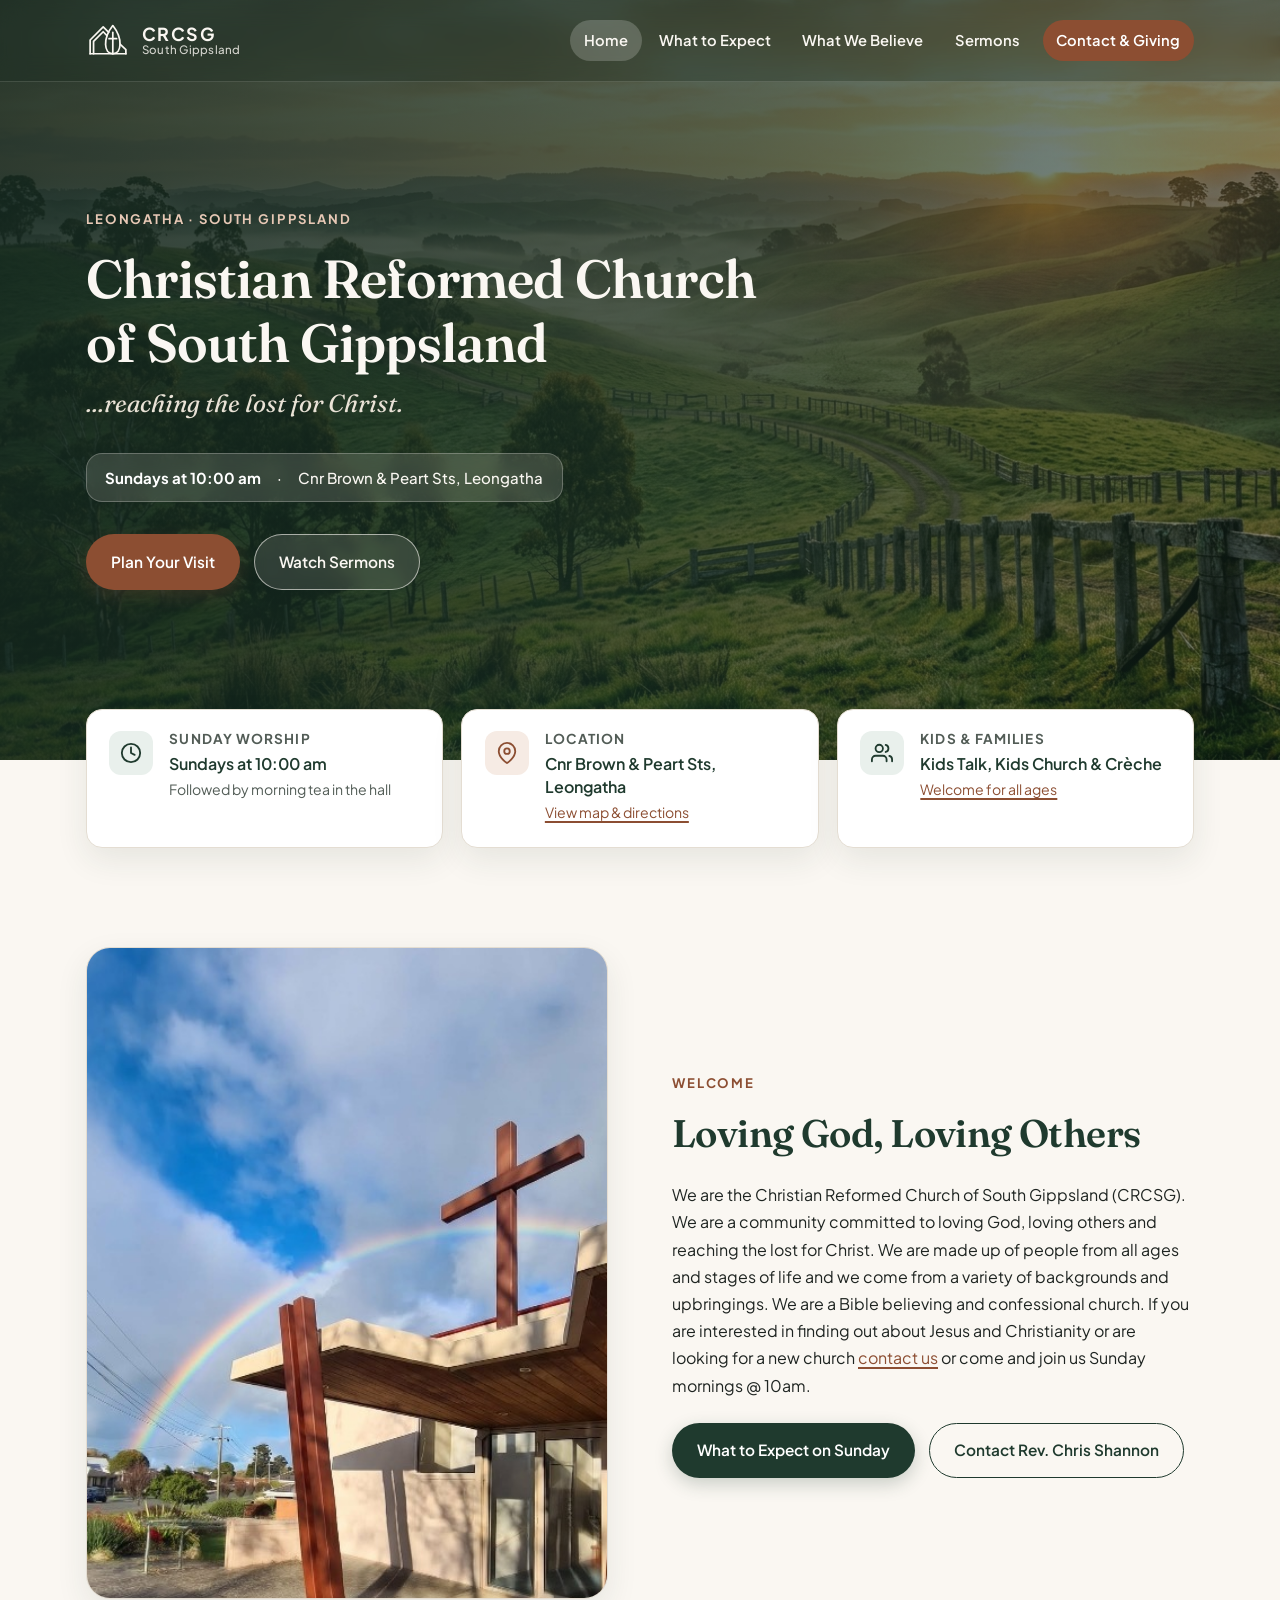
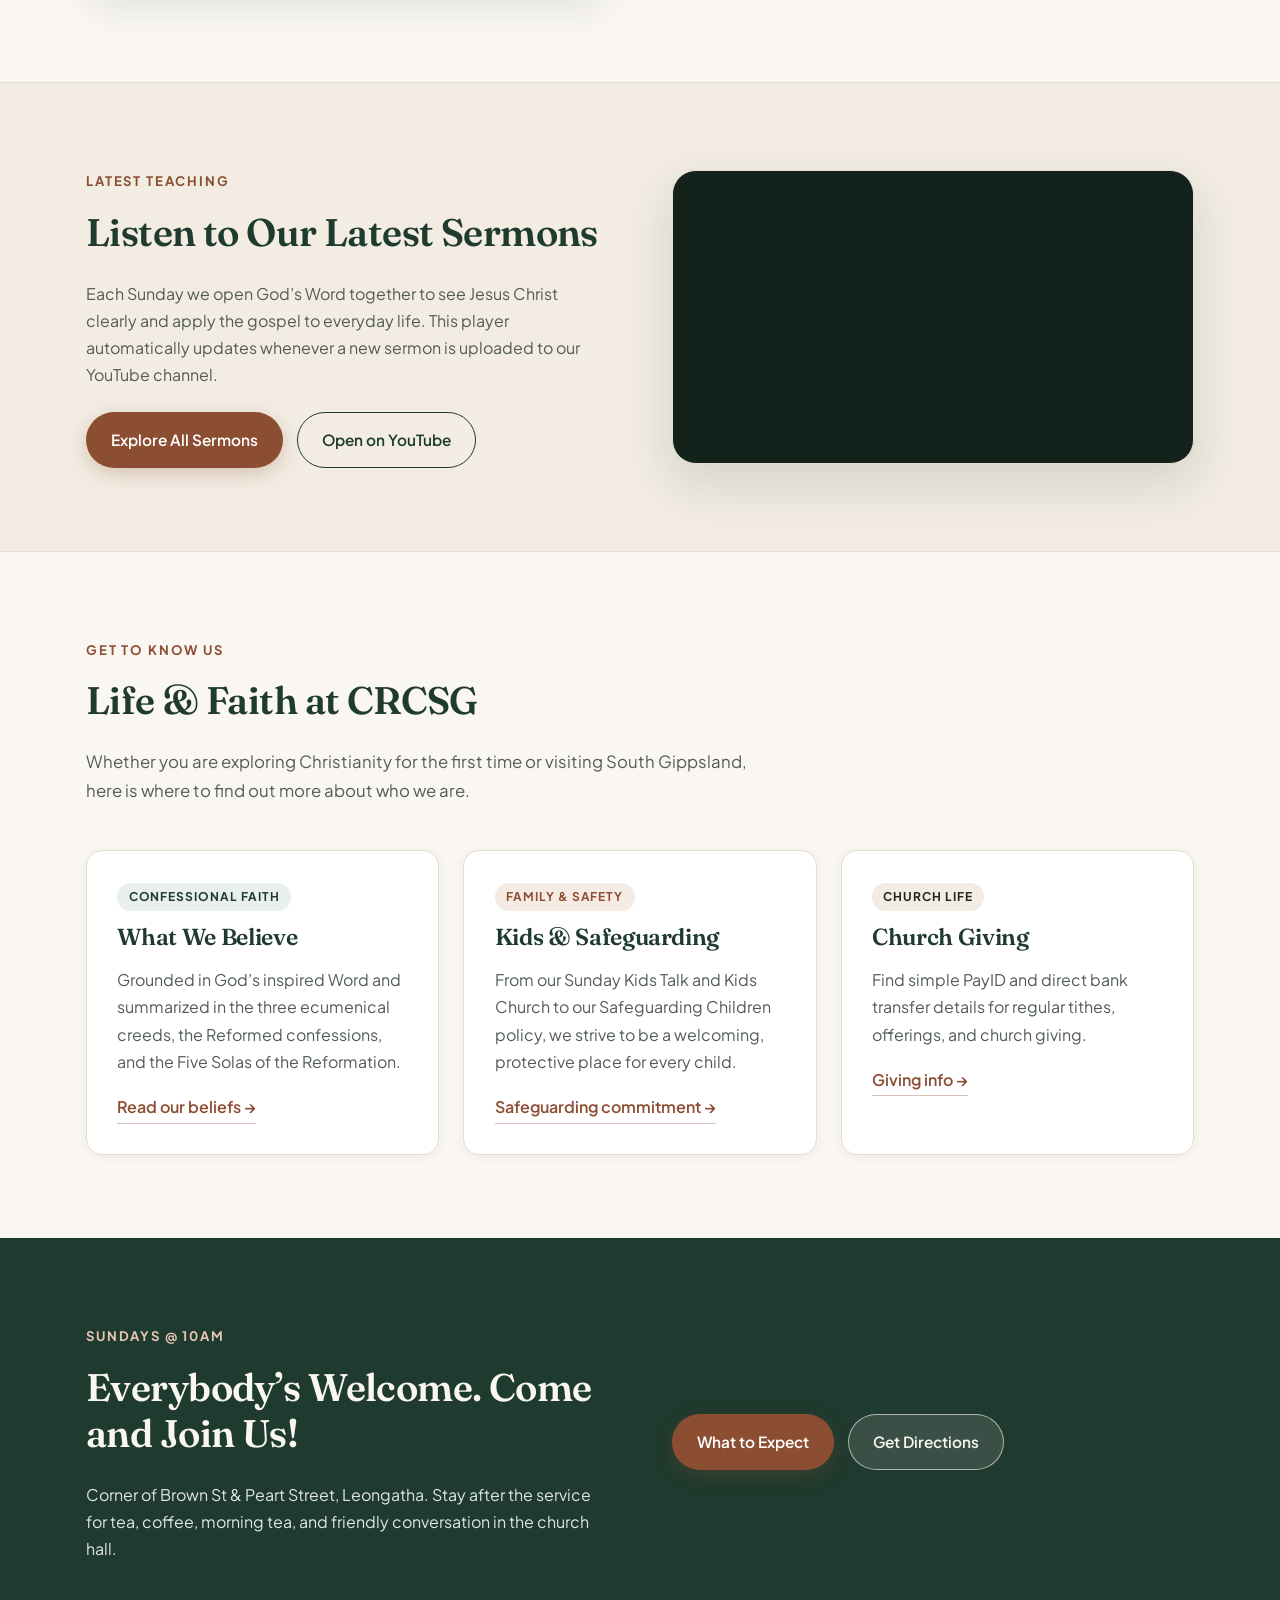
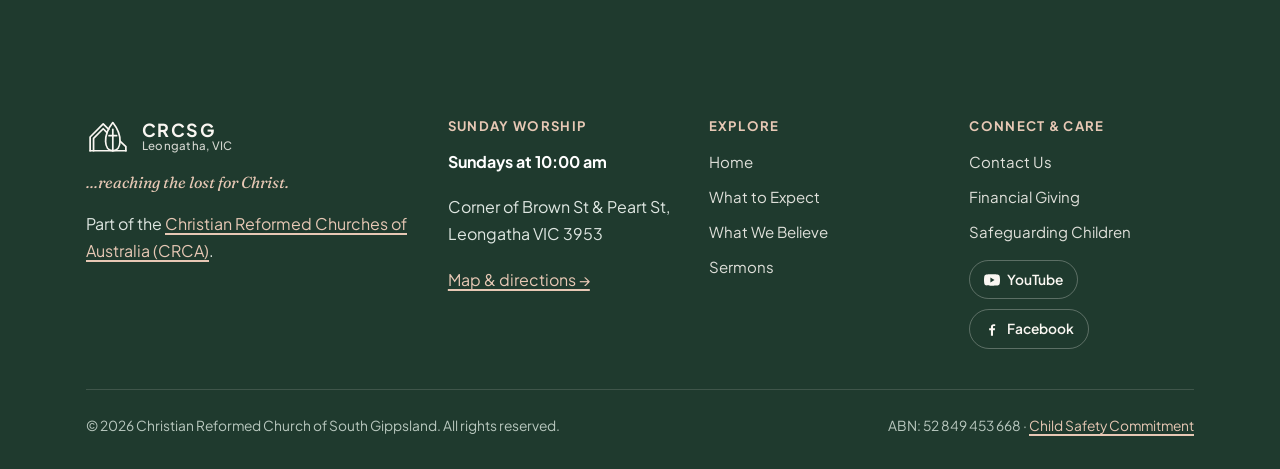
==== commit f26f4a43: "Add real church photos, update contact & giving page, and add local SEO schema" ====
--- a/index.html
+++ b/index.html
@@ -12,6 +12,45 @@
   <link rel="stylesheet" href="assets/css/styles.css">
   <script defer src="assets/js/site-config.js"></script>
   <script defer src="assets/js/main.js"></script>
+  <script type="application/ld+json">
+  {
+    "@context": "https://schema.org",
+    "@type": "Church",
+    "name": "Christian Reformed Church of South Gippsland",
+    "alternateName": "CRCSG",
+    "url": "https://www.crcsg.org.au",
+    "logo": "https://www.crcsg.org.au/assets/images/favicon.svg",
+    "image": "https://www.crcsg.org.au/assets/images/church-building.jpg",
+    "description": "A Bible-believing, welcoming Christian church in Leongatha, South Gippsland. Sunday worship service at 10:00 am.",
+    "address": {
+      "@type": "PostalAddress",
+      "streetAddress": "Corner of Brown St & Peart St",
+      "addressLocality": "Leongatha",
+      "addressRegion": "VIC",
+      "postalCode": "3953",
+      "addressCountry": "AU"
+    },
+    "geo": {
+      "@type": "GeoCoordinates",
+      "latitude": -38.473421,
+      "longitude": 145.938105
+    },
+    "telephone": "+61421904705",
+    "email": "pastor@crcsg.org.au",
+    "openingHoursSpecification": [
+      {
+        "@type": "OpeningHoursSpecification",
+        "dayOfWeek": "Sunday",
+        "opens": "10:00",
+        "closes": "11:30"
+      }
+    ],
+    "sameAs": [
+      "https://www.facebook.com/p/Christian-Reformed-Church-South-Gippsland-100090853963231/",
+      "https://www.youtube.com/@sgcrc-christianreformedchurch"
+    ]
+  }
+  </script>
 </head>
 <body>
   <a class="skip-link" href="#main-content">Skip to main content</a>
@@ -132,7 +171,7 @@
       <div class="container">
         <div class="split-grid">
           <div class="media-frame" data-reveal>
-            <img src="assets/images/church-building.jpg" alt="Christian Reformed Church of South Gippsland welcoming timber entrance and garden in morning sunlight">
+            <img src="assets/images/church-building.jpg" alt="Christian Reformed Church of South Gippsland entrance with cross and rainbow in Leongatha" style="aspect-ratio: 4 / 5; object-fit: cover; object-position: center 20%;">
           </div>
 
           <div class="prose" data-reveal>
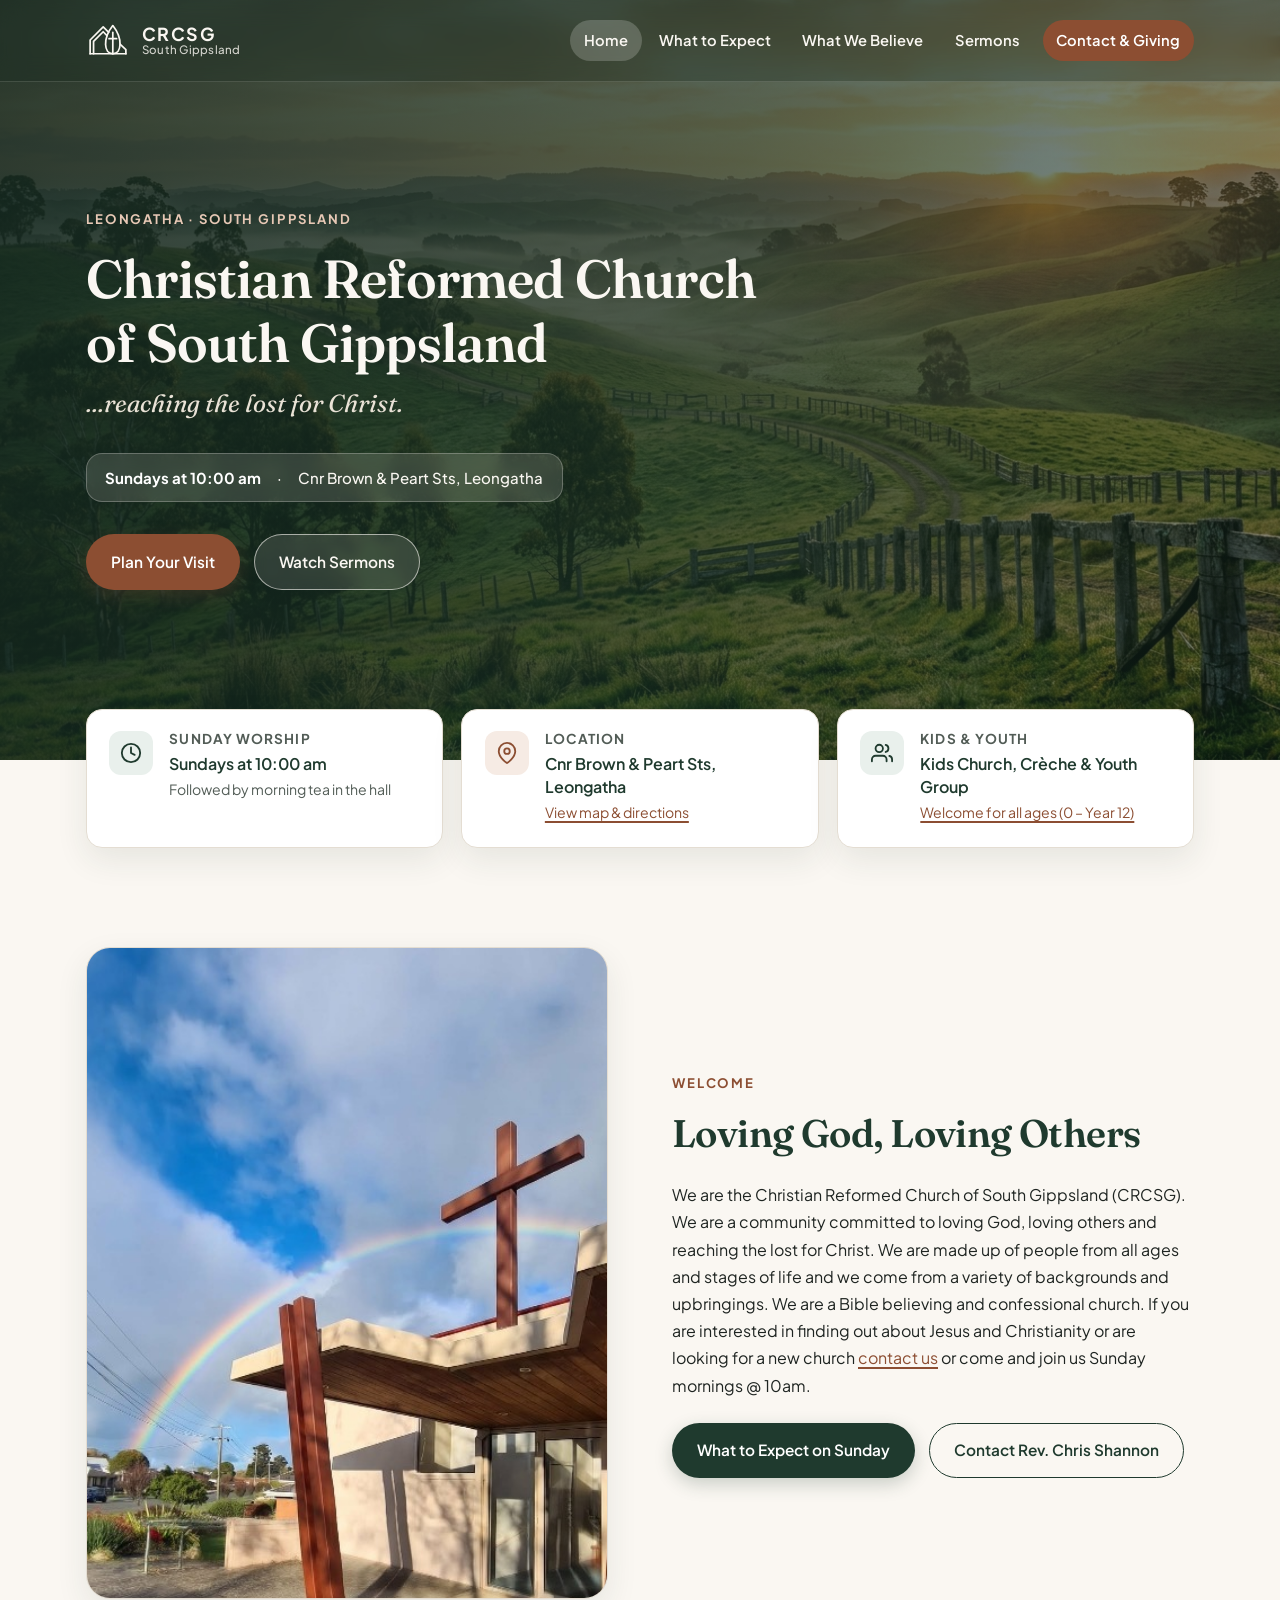
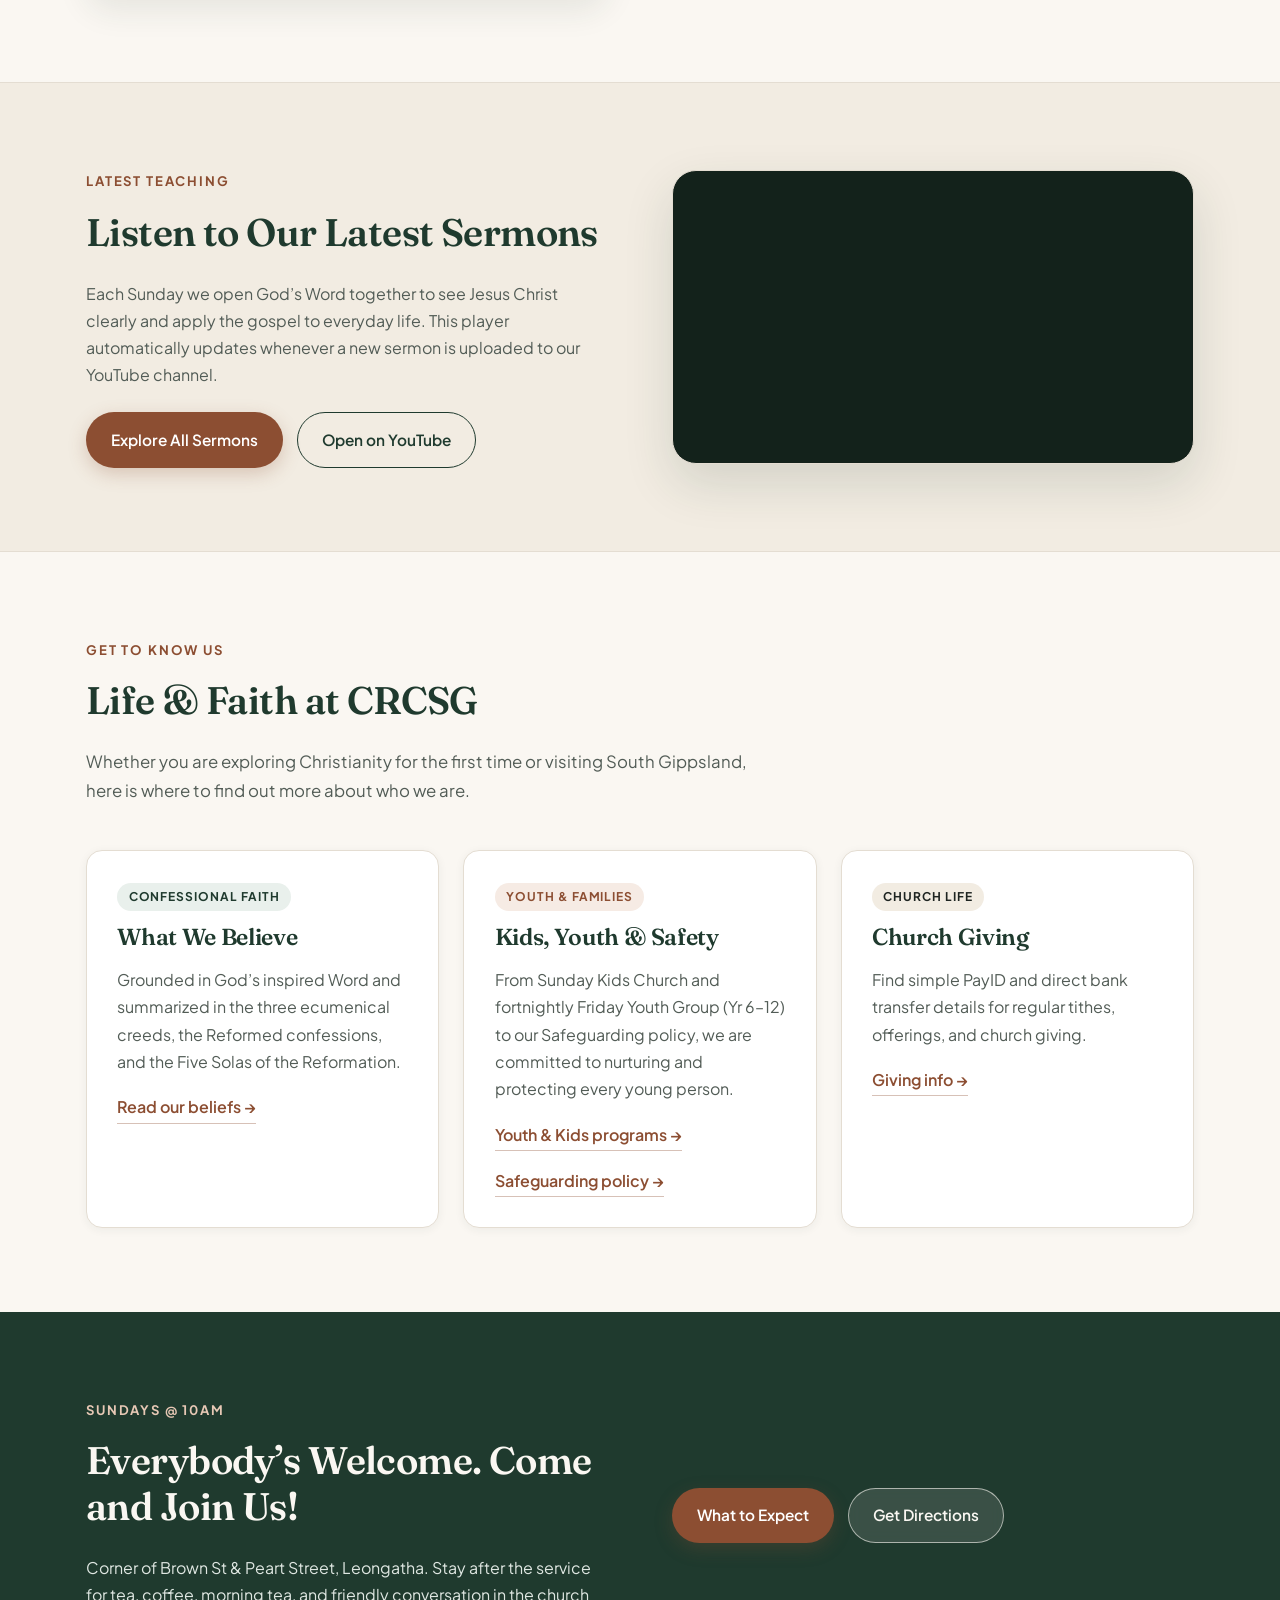
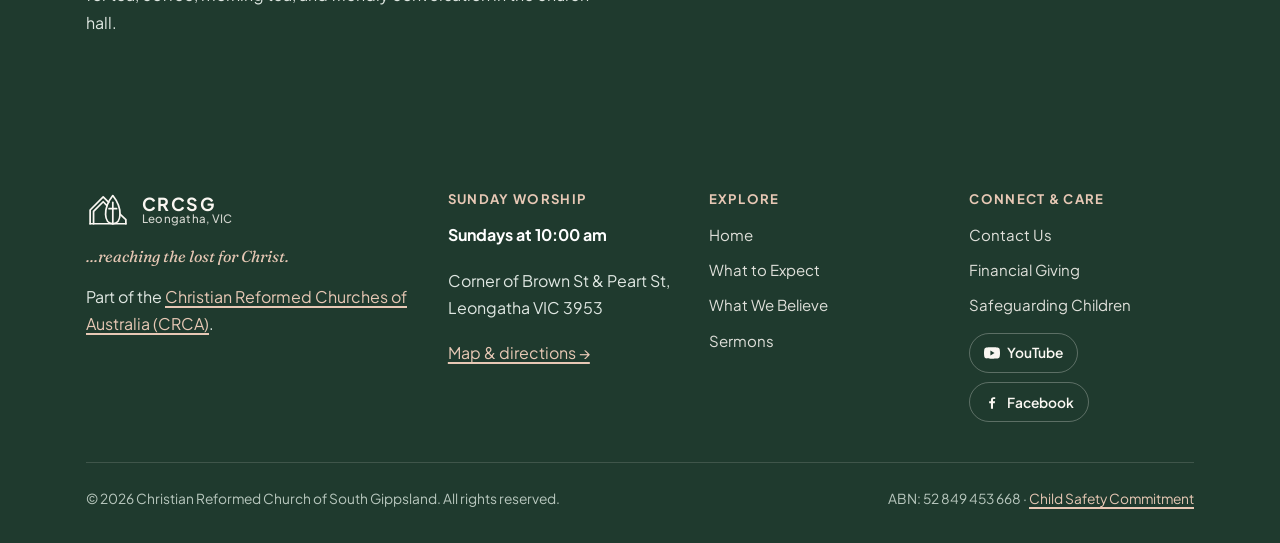
==== commit ccfb97e5: "Add Friday Youth Group (Yr 6-12) to ministries on What to Expect and Home page" ====
--- a/index.html
+++ b/index.html
@@ -158,9 +158,9 @@
               </svg>
             </div>
             <div>
-              <h2>Kids &amp; Families</h2>
-              <p>Kids Talk, Kids Church &amp; Crèche</p>
-              <span class="quick-sub"><a href="what-to-expect.html#kids">Welcome for all ages</a></span>
+              <h2>Kids &amp; Youth</h2>
+              <p>Kids Church, Crèche &amp; Youth Group</p>
+              <span class="quick-sub"><a href="what-to-expect.html#kids">Welcome for all ages (0 – Year 12)</a></span>
             </div>
           </article>
         </div>
@@ -239,12 +239,15 @@
           </article>
 
           <article class="card card--hover">
-            <span class="role-badge role-badge--timber">Family &amp; Safety</span>
-            <h3>Kids &amp; Safeguarding</h3>
-            <p>
-              From our Sunday Kids Talk and Kids Church to our Safeguarding Children policy, we strive to be a welcoming, protective place for every child.
-            </p>
-            <a class="text-link" href="safeguarding.html">Safeguarding commitment →</a>
+            <span class="role-badge role-badge--timber">Youth &amp; Families</span>
+            <h3>Kids, Youth &amp; Safety</h3>
+            <p>
+              From Sunday Kids Church and fortnightly Friday Youth Group (Yr 6–12) to our Safeguarding policy, we are committed to nurturing and protecting every young person.
+            </p>
+            <div style="display: flex; flex-wrap: wrap; gap: 1rem;">
+              <a class="text-link" href="what-to-expect.html#kids">Youth &amp; Kids programs →</a>
+              <a class="text-link" href="safeguarding.html">Safeguarding policy →</a>
+            </div>
           </article>
 
           <article class="card card--hover">
--- a/assets/css/styles.css
+++ b/assets/css/styles.css
@@ -722,6 +722,10 @@
 
 .cards-grid--2 {
   grid-template-columns: repeat(2, minmax(0, 1fr));
+}
+
+.cards-grid--4 {
+  grid-template-columns: repeat(auto-fit, minmax(240px, 1fr));
 }
 
 .card {
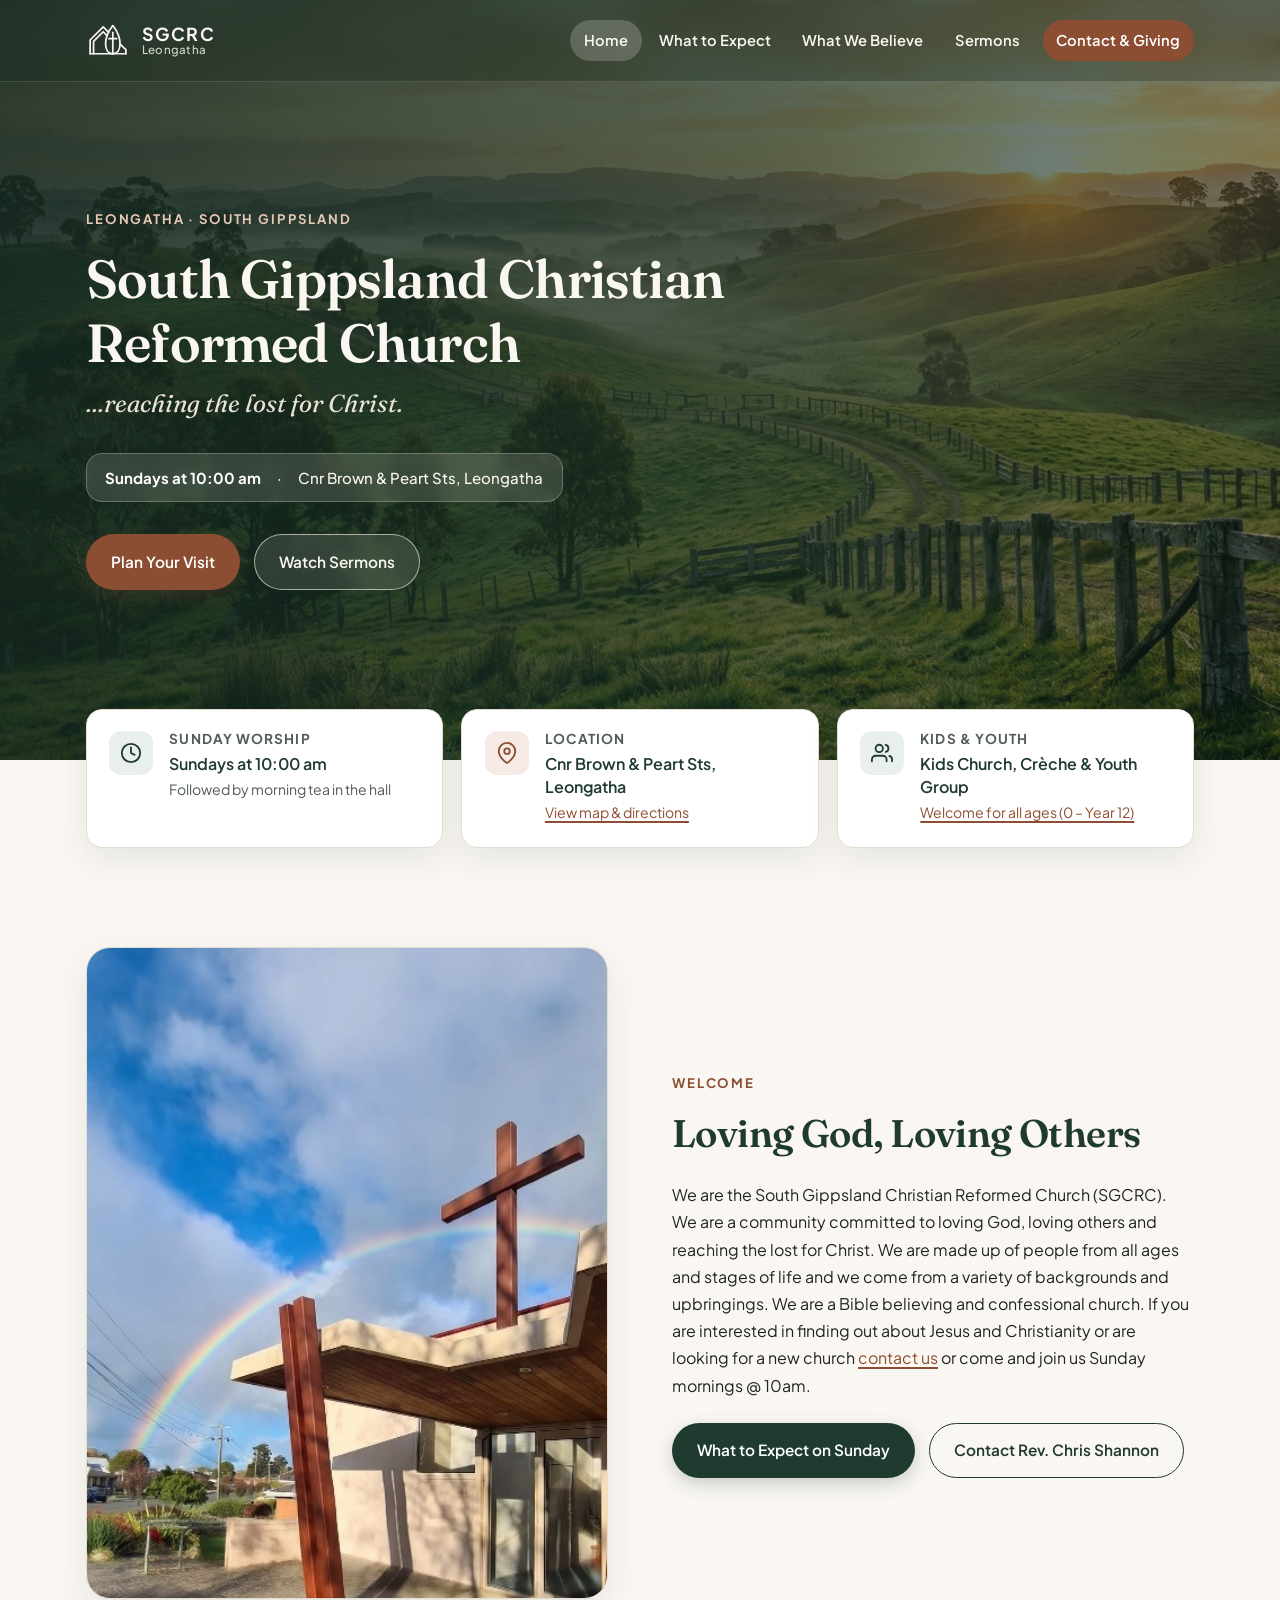
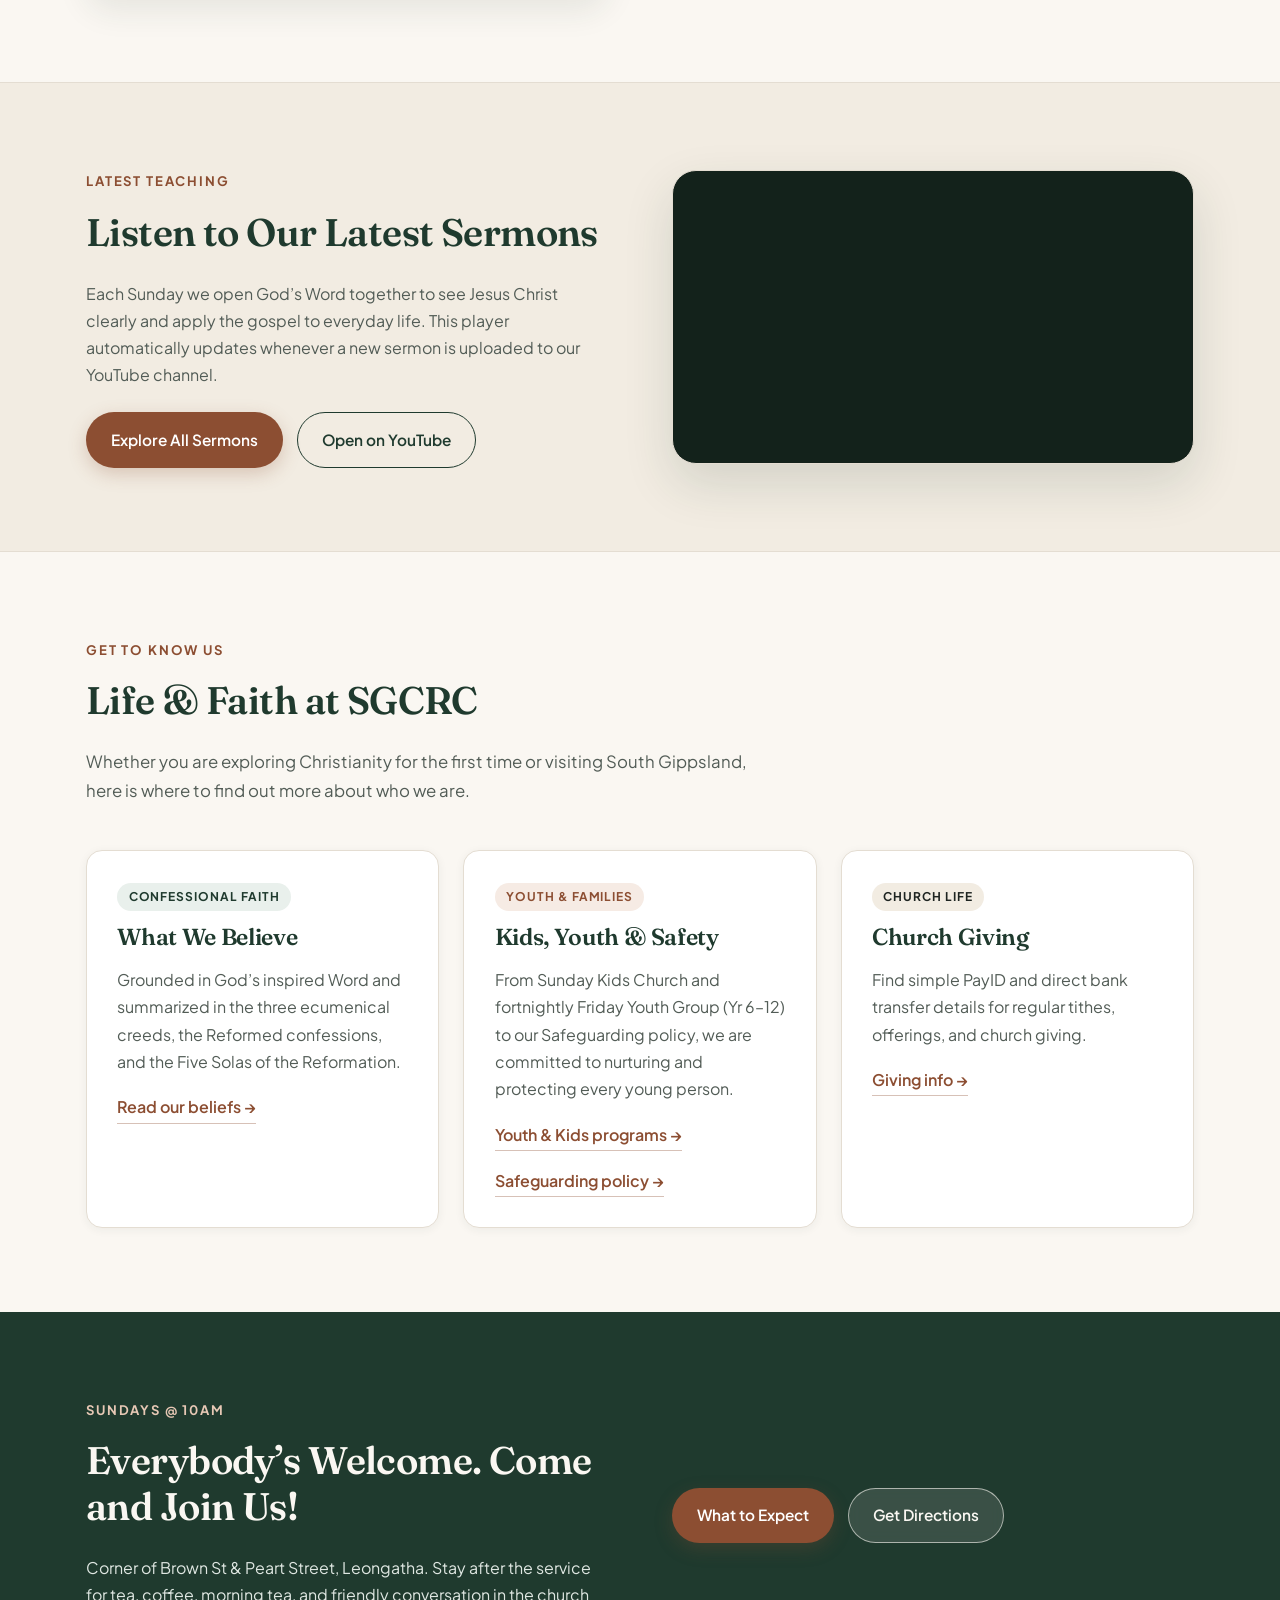
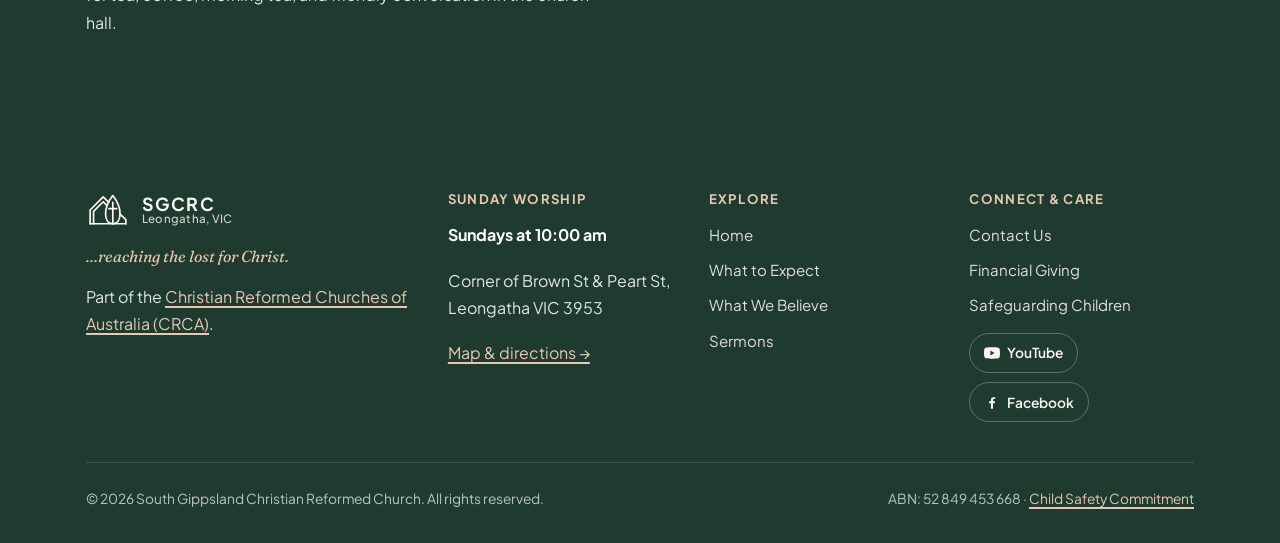
==== commit 3fe9ff5d: "Update branding to South Gippsland Christian Reformed Church (SGCRC) with Leongatha sub-brand" ====
--- a/index.html
+++ b/index.html
@@ -3,8 +3,8 @@
 <head>
   <meta charset="UTF-8">
   <meta name="viewport" content="width=device-width, initial-scale=1.0">
-  <title>Christian Reformed Church of South Gippsland | Leongatha, VIC</title>
-  <meta name="description" content="Christian Reformed Church of South Gippsland (CRCSG) in Leongatha. Join us Sundays at 10:00 am at the corner of Brown and Peart Streets — everybody's welcome.">
+  <title>South Gippsland Christian Reformed Church | Leongatha, VIC</title>
+  <meta name="description" content="South Gippsland Christian Reformed Church (SGCRC) in Leongatha. Join us Sundays at 10:00 am at the corner of Brown and Peart Streets — everybody's welcome.">
   <link rel="icon" type="image/svg+xml" href="assets/images/favicon.svg">
   <link rel="preconnect" href="https://fonts.googleapis.com">
   <link rel="preconnect" href="https://fonts.gstatic.com" crossorigin>
@@ -16,8 +16,8 @@
   {
     "@context": "https://schema.org",
     "@type": "Church",
-    "name": "Christian Reformed Church of South Gippsland",
-    "alternateName": "CRCSG",
+    "name": "South Gippsland Christian Reformed Church",
+    "alternateName": "SGCRC",
     "url": "https://www.crcsg.org.au",
     "logo": "https://www.crcsg.org.au/assets/images/favicon.svg",
     "image": "https://www.crcsg.org.au/assets/images/church-building.jpg",
@@ -57,7 +57,7 @@
 
   <header class="site-header site-header--hero">
     <div class="container header-inner">
-      <a class="brand-link" href="index.html" aria-label="CRCSG Home">
+      <a class="brand-link" href="index.html" aria-label="SGCRC Home">
         <svg class="brand-emblem" viewBox="0 0 64 52" fill="none" aria-hidden="true">
           <g stroke="currentColor" stroke-width="2.5" stroke-linecap="round" stroke-linejoin="round">
             <line x1="6" y1="46" x2="58" y2="46"/>
@@ -70,8 +70,8 @@
           </g>
         </svg>
         <span class="brand-text">
-          <span class="brand-acronym" data-config="shortName">CRCSG</span>
-          <span class="brand-sub">South Gippsland</span>
+          <span class="brand-acronym" data-config="shortName">SGCRC</span>
+          <span class="brand-sub">Leongatha</span>
         </span>
       </a>
 
@@ -178,7 +178,7 @@
             <span class="eyebrow">Welcome</span>
             <h2>Loving God, Loving Others</h2>
             <p>
-              We are the Christian Reformed Church of South Gippsland (CRCSG). We are a community committed to loving God, loving others and reaching the lost for Christ. We are made up of people from all ages and stages of life and we come from a variety of backgrounds and upbringings. We are a Bible believing and confessional church. If you are interested in finding out about Jesus and Christianity or are looking for a new church <a href="contact.html">contact us</a> or come and join us Sunday mornings @ 10am.
+              We are the South Gippsland Christian Reformed Church (SGCRC). We are a community committed to loving God, loving others and reaching the lost for Christ. We are made up of people from all ages and stages of life and we come from a variety of backgrounds and upbringings. We are a Bible believing and confessional church. If you are interested in finding out about Jesus and Christianity or are looking for a new church <a href="contact.html">contact us</a> or come and join us Sunday mornings @ 10am.
             </p>
             <div class="btn-group" style="margin-top: 1.5rem;">
               <a class="btn btn-forest" href="what-to-expect.html">What to Expect on Sunday</a>
@@ -222,7 +222,7 @@
       <div class="container">
         <div class="section-header">
           <span class="eyebrow">Get to Know Us</span>
-          <h2>Life &amp; Faith at CRCSG</h2>
+          <h2>Life &amp; Faith at SGCRC</h2>
           <p>
             Whether you are exploring Christianity for the first time or visiting South Gippsland, here is where to find out more about who we are.
           </p>
@@ -300,7 +300,7 @@
               </g>
             </svg>
             <span class="brand-text">
-              <span class="brand-acronym" data-config="shortName">CRCSG</span>
+              <span class="brand-acronym" data-config="shortName">SGCRC</span>
               <span class="brand-sub">Leongatha, VIC</span>
             </span>
           </a>
